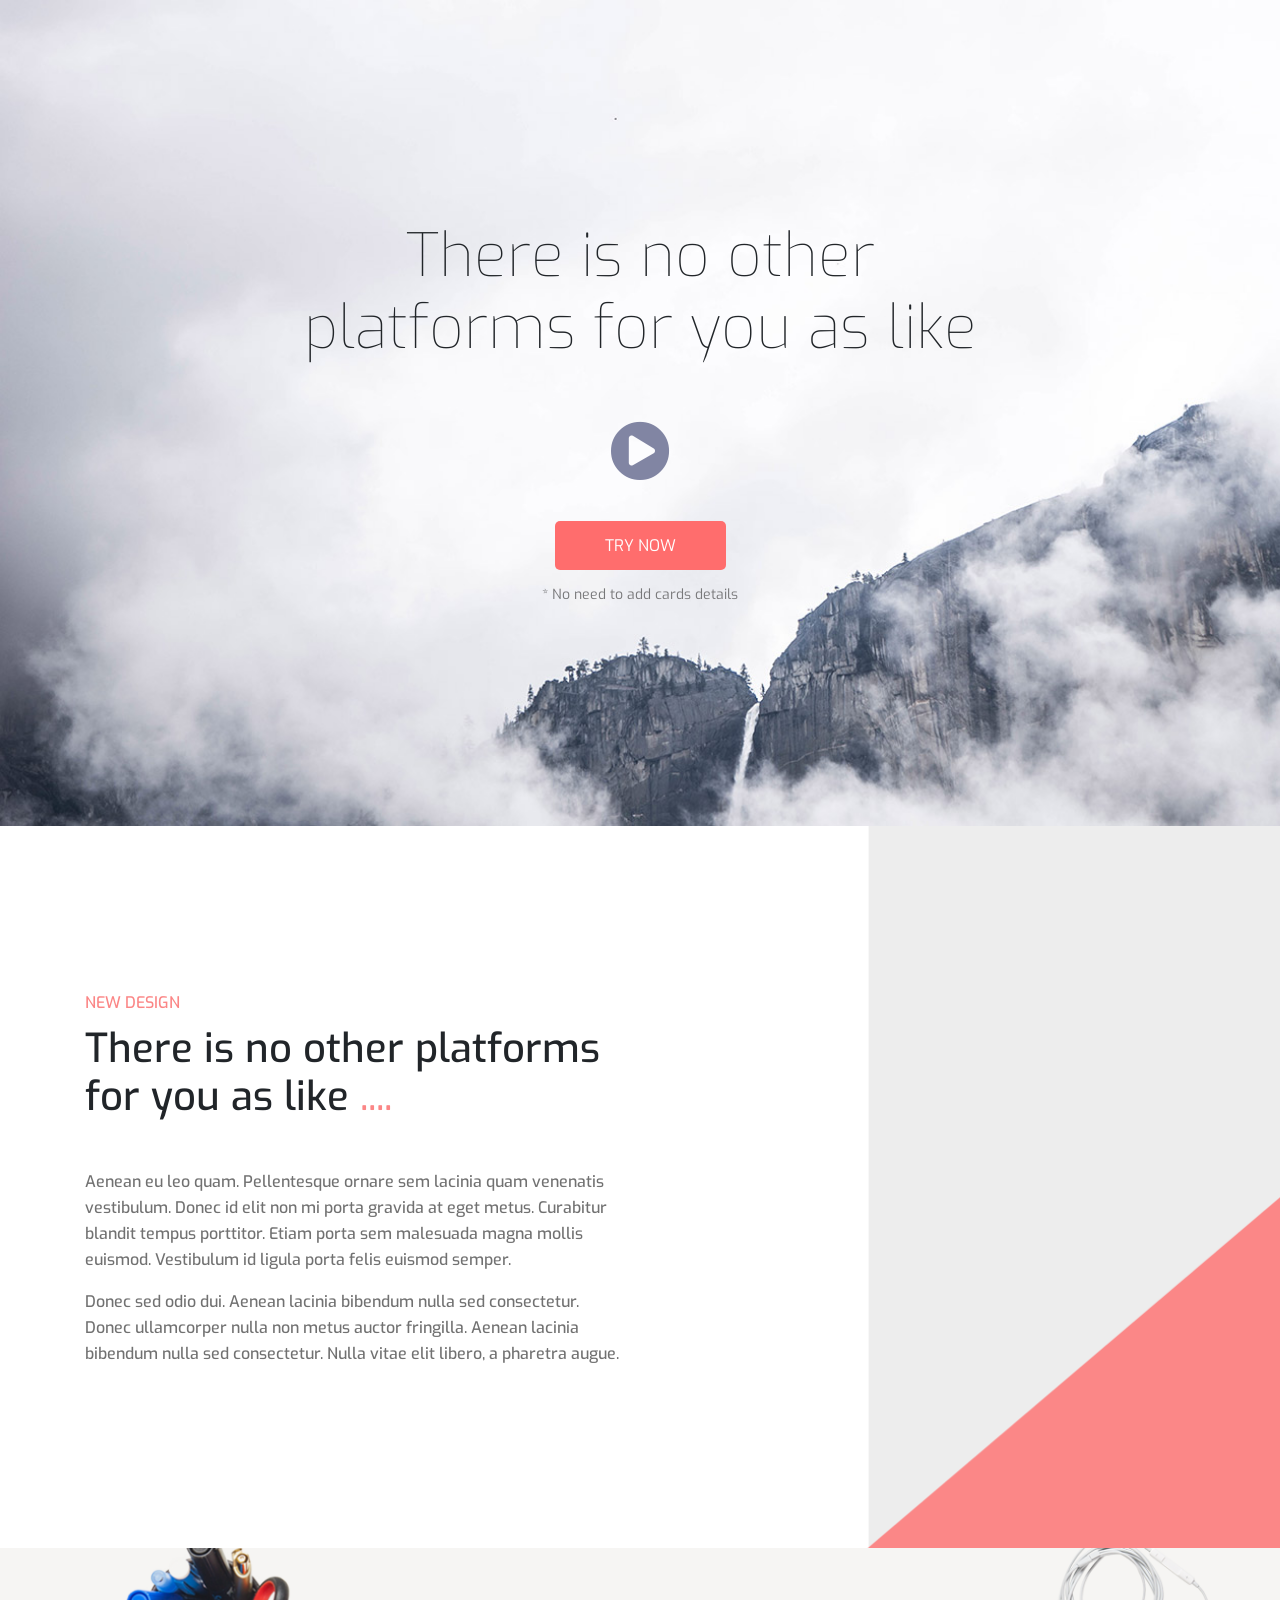
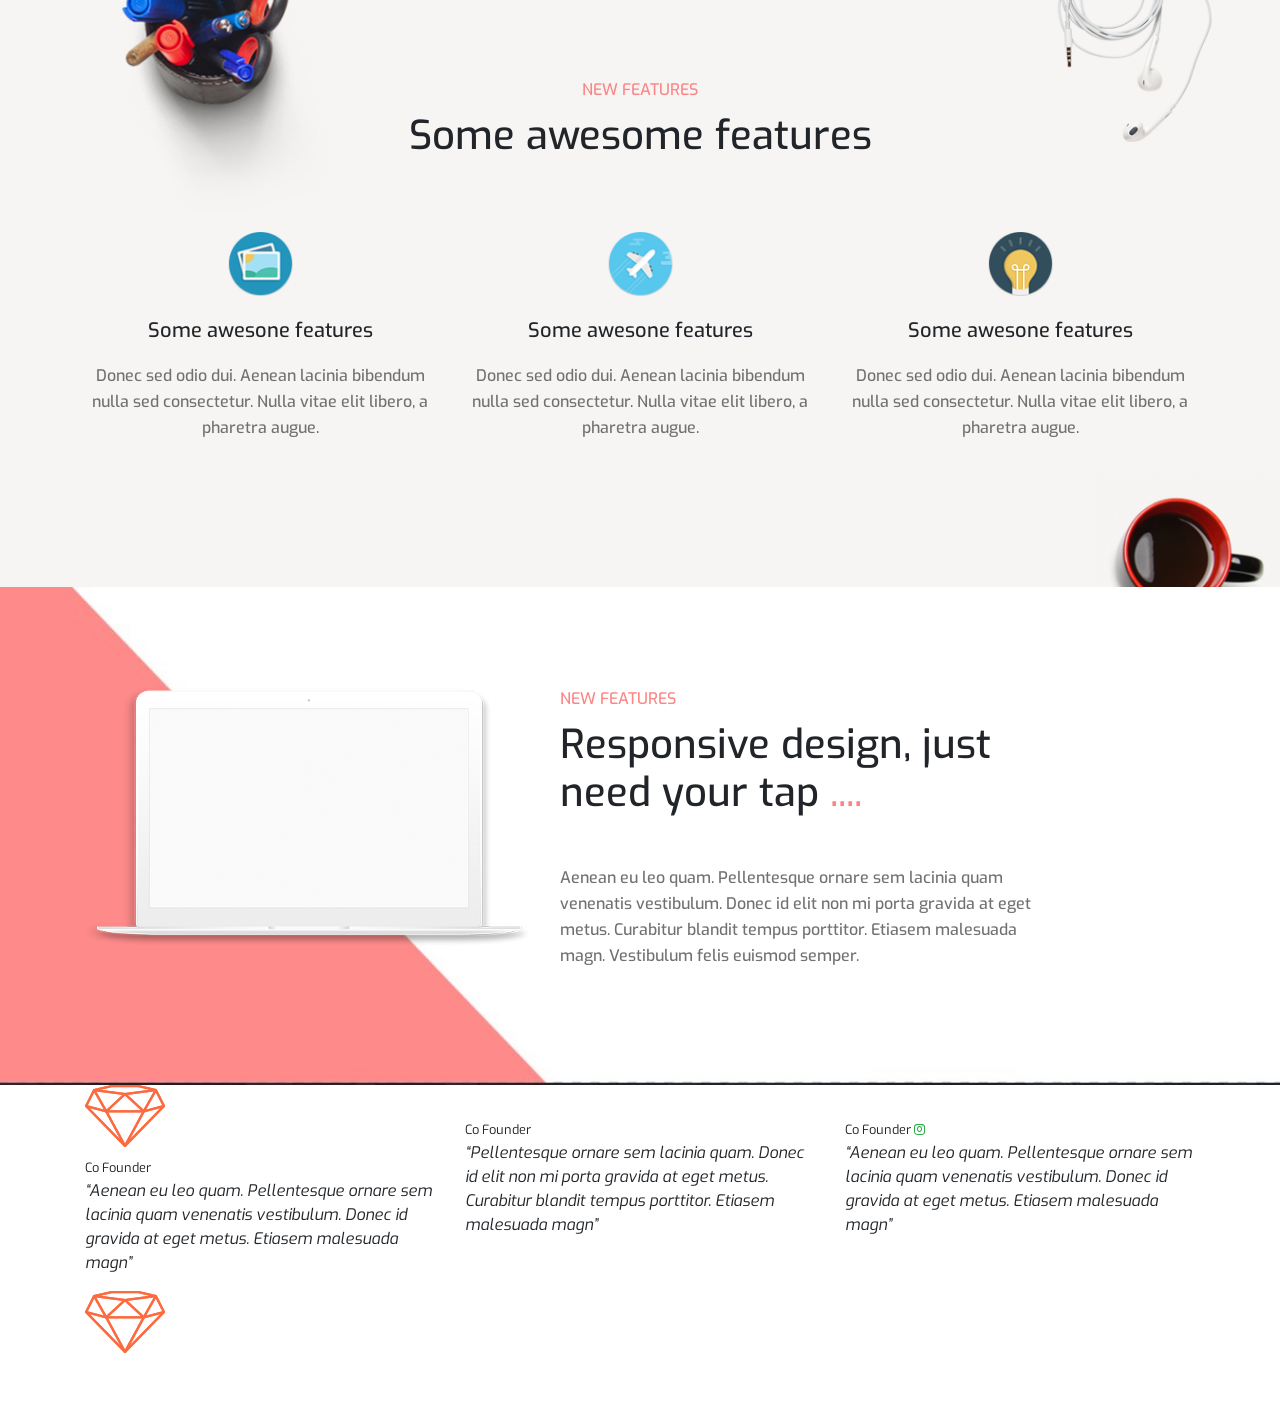
==== index.html @ 75d8f1ec "Секция descr выполнена" ====
<!DOCTYPE html>
<html lang="en">

<head>
    <meta charset="UTF-8">
    <meta name="viewport" content="width=device-width, initial-scale=1.0">
    <meta http-equiv="X-UA-Compatible" content="ie=edge">
    <title>Corporate Landing</title>
    <link rel="stylesheet" href="https://maxcdn.bootstrapcdn.com/bootstrap/4.0.0-beta.3/css/bootstrap.min.css" integrity="sha384-Zug+QiDoJOrZ5t4lssLdxGhVrurbmBWopoEl+M6BdEfwnCJZtKxi1KgxUyJq13dy"
        crossorigin="anonymous">
    <link rel="stylesheet" href="https://use.fontawesome.com/releases/v5.0.13/css/all.css" integrity="sha384-DNOHZ68U8hZfKXOrtjWvjxusGo9WQnrNx2sqG0tfsghAvtVlRW3tvkXWZh58N9jp"
        crossorigin="anonymous">
    <link rel="stylesheet" href="https://use.fontawesome.com/releases/v5.0.13/css/all.css" integrity="sha384-DNOHZ68U8hZfKXOrtjWvjxusGo9WQnrNx2sqG0tfsghAvtVlRW3tvkXWZh58N9jp"
        crossorigin="anonymous">
    <link href="https://fonts.googleapis.com/css?family=Exo:100,400,500" rel="stylesheet">
    <link rel="stylesheet" href="css/style.css">
</head>

<body>
    <header>
        <div class="h_content text-center">
            <h1>There is no other
                <br> platforms for you as like</h1>
            <div class="btn_play">
                <a href="">
                    <i class="fas fa-play-circle "></i>
                </a>
            </div>
            <div class="btn_try mb-4">
                <a href="">TRY NOW</a>
            </div>
            <small>* No need to add cards details</small>
        </div>
    </header>
    <section class="design">
        <div class="container">
            <div class="row">
                <div class="col-lg-6 ">
                    <div class="content text-left">
                        <div class="red_text">
                            <span>NEW DESIGN</span>
                        </div>
                        <h2>There is no other platforms
                            <br> for you as like
                            <span>....</span>
                        </h2>
                        <div class="text_wrapper">
                            <p>Aenean eu leo quam. Pellentesque ornare sem lacinia quam venenatis vestibulum. Donec id elit
                                non mi porta gravida at eget metus. Curabitur blandit tempus porttitor. Etiam porta sem malesuada
                                magna mollis euismod. Vestibulum id ligula porta felis euismod semper.</p>
                            <p>Donec sed odio dui. Aenean lacinia bibendum nulla sed consectetur. Donec ullamcorper nulla non
                                metus auctor fringilla. Aenean lacinia bibendum nulla sed consectetur. Nulla vitae elit libero,
                                a pharetra augue.
                            </p>
                        </div>
                    </div>
                </div>

            </div>
        </div>
    </section>

    <section class="features">
        <div class="container ">
            <div class="content text-center">
                <div class="red_text ">
                    <span>NEW FEATURES</span>
                </div>
                <h2>Some awesome features</h2>

                <div class="row mt-5">
                    <div class="col-lg-4">
                        <div class="img_wrapper">
                            <img src="img/picture.png" alt="picture">
                        </div>
                        <h5>Some awesone features</h5>
                        <div class="text_wrapper">
                            <p>Donec sed odio dui. Aenean lacinia bibendum nulla sed consectetur. Nulla vitae elit libero, a
                                pharetra augue.
                            </p>
                        </div>
                    </div>
                    <div class="col-lg-4">
                        <div class="img_wrapper">
                            <img src="img/airplane.png" alt="picture">
                        </div>
                        <h5>Some awesone features</h5>
                        <div class="text_wrapper">
                            <p>Donec sed odio dui. Aenean lacinia bibendum nulla sed consectetur. Nulla vitae elit libero, a
                                pharetra augue.
                            </p>
                        </div>
                    </div>
                    <div class="col-lg-4">
                        <div class="img_wrapper">
                            <img src="img/bulb.png" alt="picture">
                        </div>
                        <h5>Some awesone features</h5>
                        <div class="text_wrapper">
                            <p>Donec sed odio dui. Aenean lacinia bibendum nulla sed consectetur. Nulla vitae elit libero, a
                                pharetra augue.
                            </p>
                        </div>
                    </div>
                </div>
            </div>
        </div>
    </section>

    <section class="descr">
        <div class="container">
            <div class="content">
                <div class="row">
                    <div class="col-lg-5">
                        <div class="wrapper">
                            <img src="img/macbook.png" alt="picture">
                        </div>
                    </div>
                    <div class="col-lg-7">
                        <div class="red_text ">
                            <span>NEW FEATURES</span>
                        </div>
                        <h2>Responsive design, just
                            <br> need your tap
                            <span>....</span>
                        </h2>
                        <div class="text_wrapper">
                            <p>Aenean eu leo quam. Pellentesque ornare sem lacinia quam venenatis vestibulum. Donec id elit
                                non mi porta gravida at eget metus. Curabitur blandit tempus porttitor. Etiasem malesuada
                                magn. Vestibulum felis euismod semper.</p>
                        </div>
                    </div>
                </div>
            </div>
        </div>
    </section>
    <section class="clients">
        <div class="container">
            <div class="row">
                <div class="col-lg-4">
                    <svg xmlns="http://www.w3.org/2000/svg" xmlns:xlink="http://www.w3.org/1999/xlink" width="80" height="62" viewBox="0 0 80 62">
                        <image id="icon" width="80" height="62" xlink:href="[data-uri]"
                        />

                    </svg>
                    <img src="" alt="">
                    <h6></h6>
                    <small>Co Founder</small>
                    <p>
                        <i>“Aenean eu leo quam. Pellentesque ornare sem lacinia quam venenatis vestibulum. Donec id gravida
                            at eget metus. Etiasem malesuada magn”</i>
                    </p>

                </div>
                <div class="col-lg-4">
                    <img src="" alt="">
                    <h6></h6>
                    <small>Co Founder</small>
                    <p>
                        <i>“Pellentesque ornare sem lacinia quam. Donec id elit non mi porta gravida at eget metus. Curabitur
                            blandit tempus porttitor. Etiasem malesuada magn”</i>
                    </p>
                </div>
                <div class="col-lg-4">
                    <img src="" alt="">
                    <h6></h6>
                    <small>Co Founder
                        <i class="fab fa-instagram text-success"></i>
                    </small>
                    <p>
                        <i>“Aenean eu leo quam. Pellentesque ornare sem lacinia quam venenatis vestibulum. Donec id gravida
                            at eget metus. Etiasem malesuada magn”</i>
                    </p>
                </div>
            </div>
            <svg xmlns="http://www.w3.org/2000/svg" xmlns:xlink="http://www.w3.org/1999/xlink" width="80" height="62" viewBox="0 0 80 62">
                <image id="icon" width="80" height="62" xlink:href="[data-uri]"
                />

            </svg>
            <div class="row">
                <img src="" alt="">
                <img src="" alt="">
                <img src="" alt="">
                <img src="" alt="">
                <img src="" alt="">
            </div>
        </div>
    </section>
    <section class="browser">
        <div class="container">
            <small></small>
            <h2></h2>
            <p></p>
            <img src="" alt="">
        </div>
    </section>
    <section class="try">
        <div class="container">
            <small></small>
            <h2></h2>
            <div class="row">
                <div class="form"></div>
            </div>
            <p>
                <span></span>
            </p>
        </div>
    </section>
    <footer>
        <div class="container">
            <div class="row">
                <div class="col-lg-3"></div>
                <div class="col-lg-2"></div>
                <div class="col-lg-2"></div>
                <div class="col-lg-3 offset-lg-2"></div>
            </div>
        </div>
    </footer>




    <script src="https://code.jquery.com/jquery-3.2.1.slim.min.js" integrity="sha384-KJ3o2DKtIkvYIK3UENzmM7KCkRr/rE9/Qpg6aAZGJwFDMVNA/GpGFF93hXpG5KkN"
        crossorigin="anonymous"></script>
    <script src="https://cdnjs.cloudflare.com/ajax/libs/popper.js/1.12.9/umd/popper.min.js" integrity="sha384-ApNbgh9B+Y1QKtv3Rn7W3mgPxhU9K/ScQsAP7hUibX39j7fakFPskvXusvfa0b4Q"
        crossorigin="anonymous"></script>
    <script src="https://maxcdn.bootstrapcdn.com/bootstrap/4.0.0-beta.3/js/bootstrap.min.js" integrity="sha384-a5N7Y/aK3qNeh15eJKGWxsqtnX/wWdSZSKp+81YjTmS15nvnvxKHuzaWwXHDli+4"
        crossorigin="anonymous"></script>
</body>

</html>
---- css/style.css ----
body {
  font-family: 'Exo', sans-serif; }

.btn_try a {
  padding: 14px 50px;
  background-color: #ff6d6d;
  border-radius: 5px;
  color: #ffffff; }

a {
  text-decoration: none; }
  a:hover {
    text-decoration: none; }

h2 {
  font-size: 40px;
  margin-bottom: 45px;
  margin: 10px 0; }

.text_wrapper {
  color: #717171;
  font-weight: 500;
  margin-top: 3rem;
  line-height: 26px; }

img {
  width: 100%;
  height: auto; }

header {
  background-image: url("../img/bg_header.jpg");
  background-repeat: no-repeat;
  background-size: cover; }
  header h1 {
    font-family: 'Exo', sans-serif;
    font-weight: 100;
    font-size: 60px; }
  header .h_content {
    padding: 220px 0; }
  header .btn_play {
    font-size: 60px;
    padding: 36px 0;
    color: #000; }
    header .btn_play a {
      color: #8185a3; }
  header small {
    font-size: 14px;
    color: #777779; }

.red_text {
  color: #fb8686;
  font-weight: 500; }

.design {
  background-image: url("../img/des_bg.png");
  background-size: cover;
  background-repeat: no-repeat; }
  .design .content {
    padding: 165px 0; }
    .design .content span {
      color: #fb8686; }

.features {
  background-image: url("../img/BG.png");
  background-size: cover;
  background-repeat: no-repeat; }
  .features .content {
    padding: 130px 0; }
    .features .content .img_wrapper {
      width: 65px;
      margin: 0 auto; }
      .features .content .img_wrapper img {
        margin: 23px 0; }
    .features .content .text_wrapper {
      margin-top: 20px; }

.descr {
  background-image: url("../img/descr_bg.jpg");
  background-size: cover;
  background-repeat: no-repeat; }
  .descr .content {
    padding: 100px 0; }
    .descr .content span {
      color: #fb8686; }
    .descr .content .text_wrapper {
      width: 31rem; }

/*# sourceMappingURL=style.css.map */
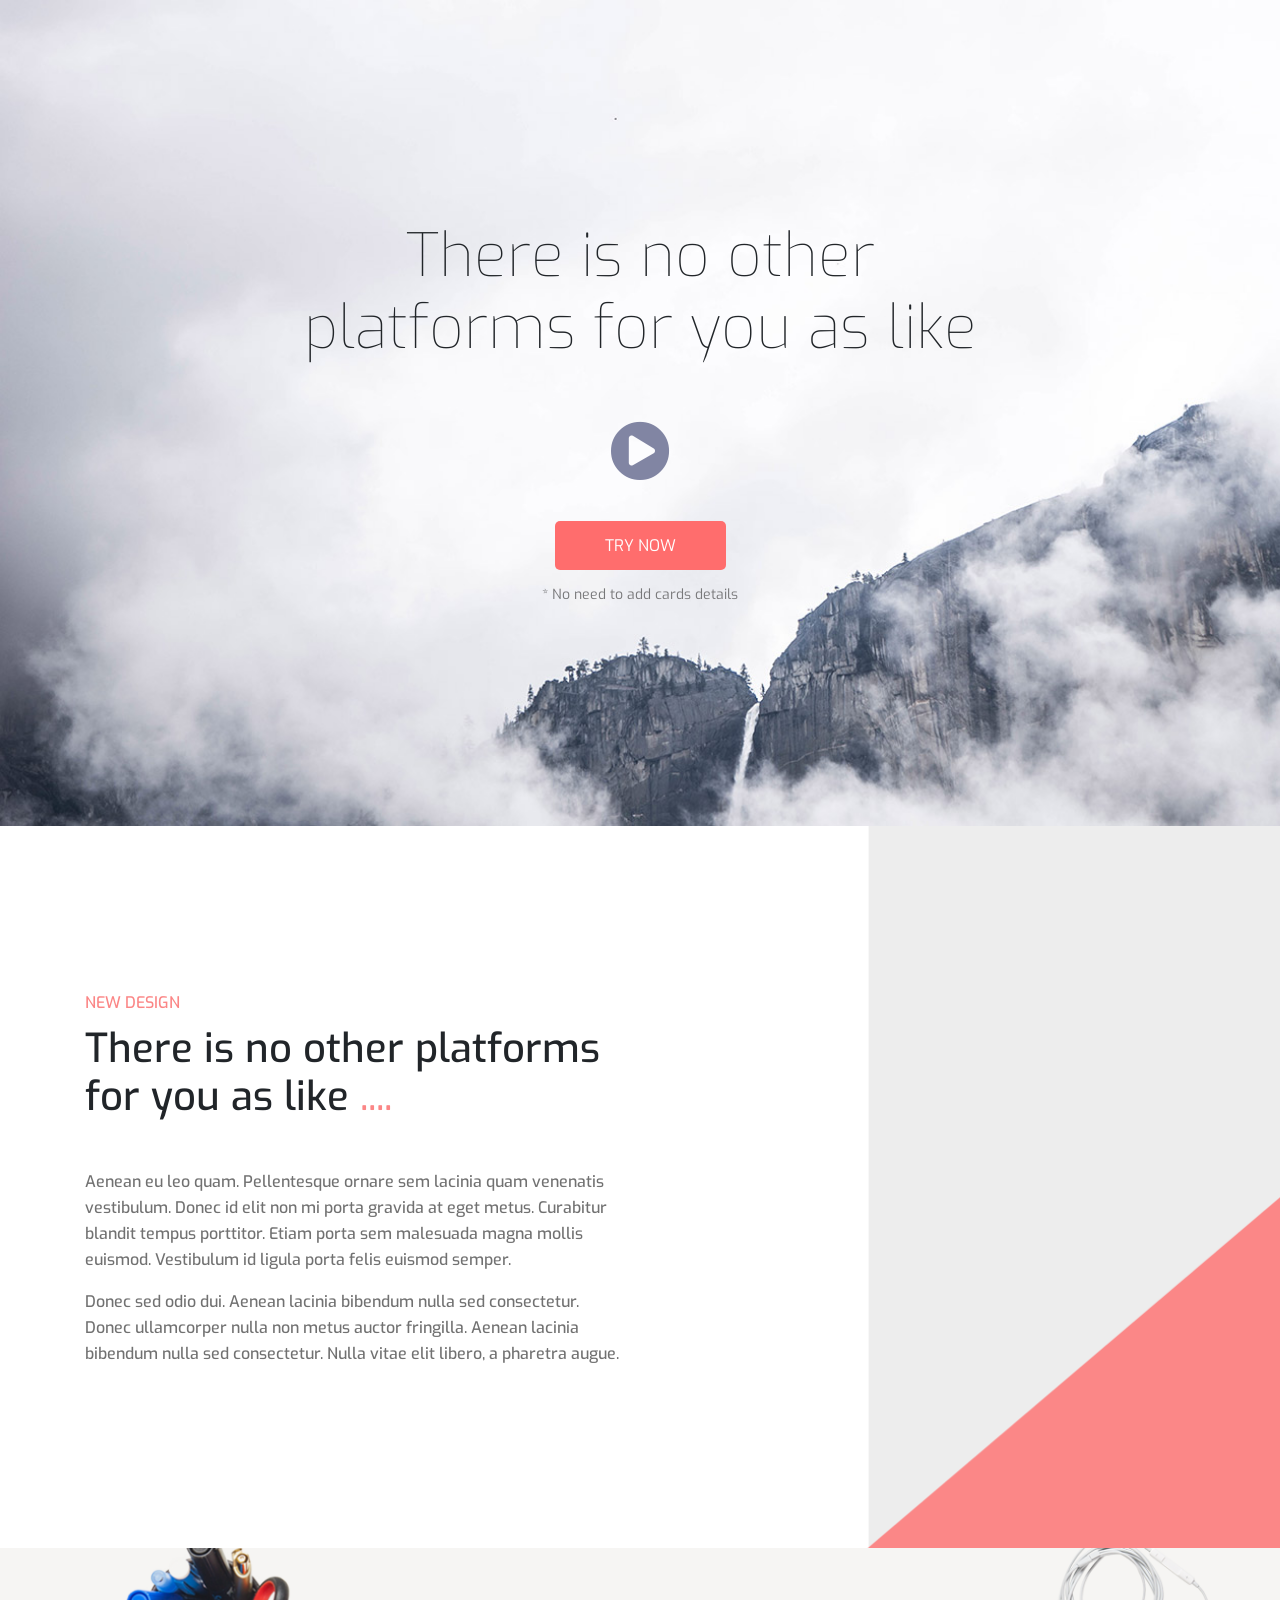
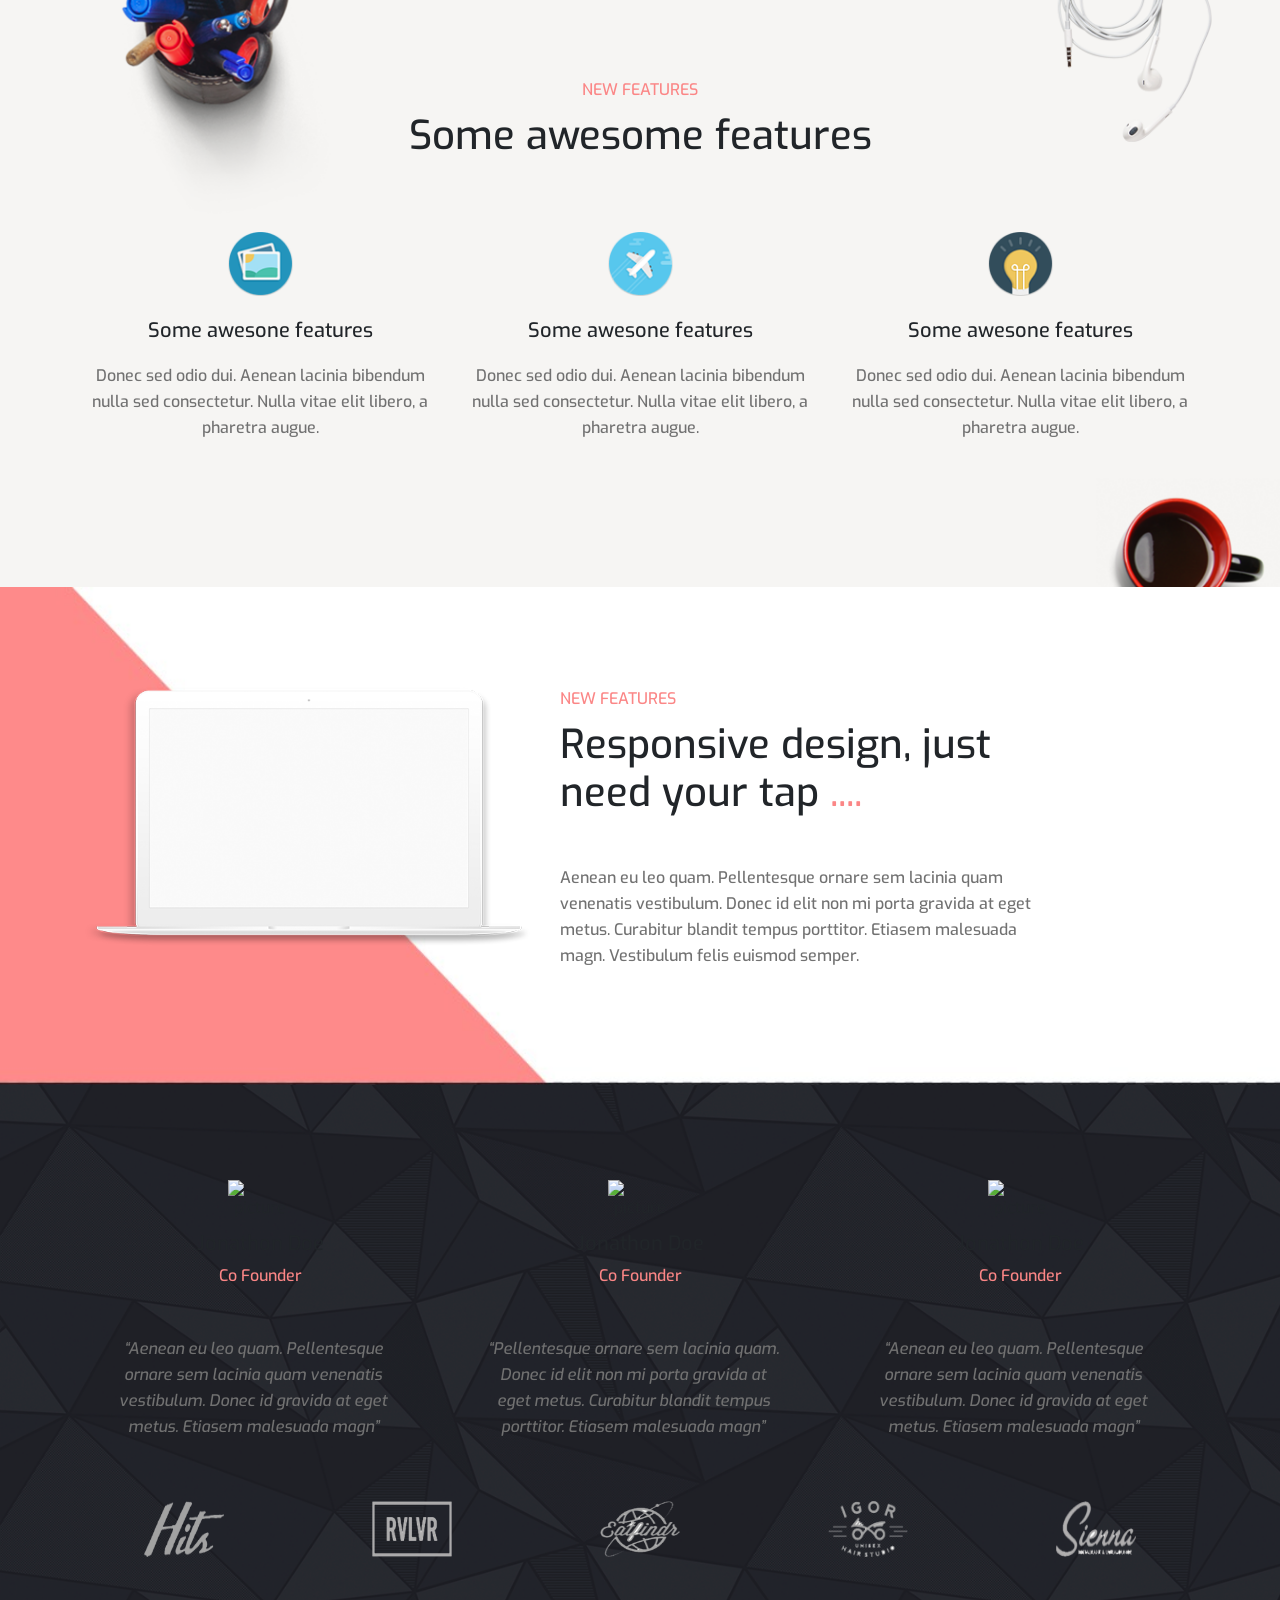
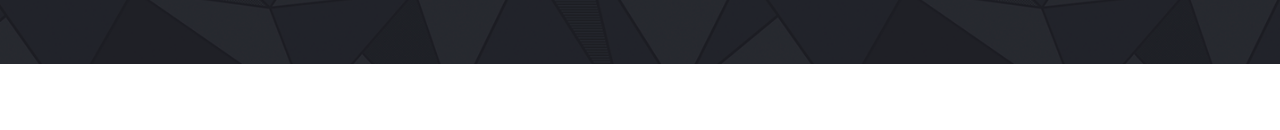
==== commit 3e5fd8f2: "Секция Clients выполнена" ====
--- a/index.html
+++ b/index.html
@@ -136,54 +136,60 @@
     </section>
     <section class="clients">
         <div class="container">
-            <div class="row">
-                <div class="col-lg-4">
-                    <svg xmlns="http://www.w3.org/2000/svg" xmlns:xlink="http://www.w3.org/1999/xlink" width="80" height="62" viewBox="0 0 80 62">
-                        <image id="icon" width="80" height="62" xlink:href="[data-uri]"
-                        />
-
-                    </svg>
-                    <img src="" alt="">
-                    <h6></h6>
-                    <small>Co Founder</small>
-                    <p>
-                        <i>“Aenean eu leo quam. Pellentesque ornare sem lacinia quam venenatis vestibulum. Donec id gravida
-                            at eget metus. Etiasem malesuada magn”</i>
-                    </p>
-
-                </div>
-                <div class="col-lg-4">
-                    <img src="" alt="">
-                    <h6></h6>
-                    <small>Co Founder</small>
-                    <p>
-                        <i>“Pellentesque ornare sem lacinia quam. Donec id elit non mi porta gravida at eget metus. Curabitur
-                            blandit tempus porttitor. Etiasem malesuada magn”</i>
-                    </p>
-                </div>
-                <div class="col-lg-4">
-                    <img src="" alt="">
-                    <h6></h6>
-                    <small>Co Founder
-                        <i class="fab fa-instagram text-success"></i>
-                    </small>
-                    <p>
-                        <i>“Aenean eu leo quam. Pellentesque ornare sem lacinia quam venenatis vestibulum. Donec id gravida
-                            at eget metus. Etiasem malesuada magn”</i>
-                    </p>
-                </div>
-            </div>
-            <svg xmlns="http://www.w3.org/2000/svg" xmlns:xlink="http://www.w3.org/1999/xlink" width="80" height="62" viewBox="0 0 80 62">
-                <image id="icon" width="80" height="62" xlink:href="[data-uri]"
-                />
-
-            </svg>
-            <div class="row">
-                <img src="" alt="">
-                <img src="" alt="">
-                <img src="" alt="">
-                <img src="" alt="">
-                <img src="" alt="">
+            <div class="content text-center">
+                <div class="row">
+                    <div class="col-lg-4">
+
+                        <img src="https://picsum.photos/76/76?image=0" alt="picture">
+                        <h5>Jonathon Doe</h5>
+                        <div class="red_text">
+                            <span>Co Founder</span>
+                        </div>
+                        <div class="text_wrapper">
+                            <p>
+                                <i>“Aenean eu leo quam. Pellentesque ornare sem lacinia quam venenatis vestibulum. Donec id
+                                    gravida at eget metus. Etiasem malesuada magn”</i>
+                            </p>
+                        </div>
+
+                    </div>
+                    <div class="col-lg-4">
+                        <img src="https://picsum.photos/76/76?image=1" alt="picture">
+                        <h5>Jonathon Doe</h5>
+                        <div class="red_text">
+                            <span>Co Founder</span>
+                        </div>
+                        <div class="text_wrapper">
+                            <p>
+                                <i>“Pellentesque ornare sem lacinia quam. Donec id elit non mi porta gravida at eget metus.
+                                    Curabitur blandit tempus porttitor. Etiasem malesuada magn”</i>
+                            </p>
+                        </div>
+                    </div>
+                    <div class="col-lg-4">
+                        <img src="https://picsum.photos/76/76?image=2" alt="picture">
+                        <h5>Jonathon Doe</h5>
+                        <div class="red_text">
+                            <span>Co Founder</span>
+                        </div>
+                        <div class="text_wrapper">
+                            <p>
+                                <i>“Aenean eu leo quam. Pellentesque ornare sem lacinia quam venenatis vestibulum. Donec id
+                                    gravida at eget metus. Etiasem malesuada magn”</i>
+                            </p>
+                        </div>
+                    </div>
+                </div>
+
+                <div class="row ">
+                    <div class="logos d-flex justify-content-around w-100">
+                        <img src="img/logos/partner-logo-1.png" alt="picture">
+                        <img src="img/logos/partner-logo-4.png" alt="picture">
+                        <img src="img/logos/partner-logo-5.png" alt="picture">
+                        <img src="img/logos/partner-logo-7.png" alt="picture">
+                        <img src="img/logos/partner-logo-8.png" alt="picture">
+                    </div>
+                </div>
             </div>
         </div>
     </section>
--- a/css/style.css
+++ b/css/style.css
@@ -66,11 +66,9 @@
   background-repeat: no-repeat; }
   .features .content {
     padding: 130px 0; }
-    .features .content .img_wrapper {
-      width: 65px;
-      margin: 0 auto; }
-      .features .content .img_wrapper img {
-        margin: 23px 0; }
+    .features .content img {
+      margin: 23px 0;
+      max-width: 65px; }
     .features .content .text_wrapper {
       margin-top: 20px; }
 
@@ -85,4 +83,21 @@
     .descr .content .text_wrapper {
       width: 31rem; }
 
+.clients {
+  background-image: url("../img/BG_client.png");
+  background-size: cover;
+  background-repeat: no-repeat; }
+  .clients .content {
+    padding: 95px 0; }
+    .clients .content img {
+      max-width: 65px;
+      margin-bottom: 12px; }
+    .clients .content .text_wrapper {
+      width: 21rem;
+      padding: 0 21px; }
+  .clients .logos img {
+    max-width: 5rem;
+    max-height: 56px;
+    margin-top: 45px; }
+
 /*# sourceMappingURL=style.css.map */
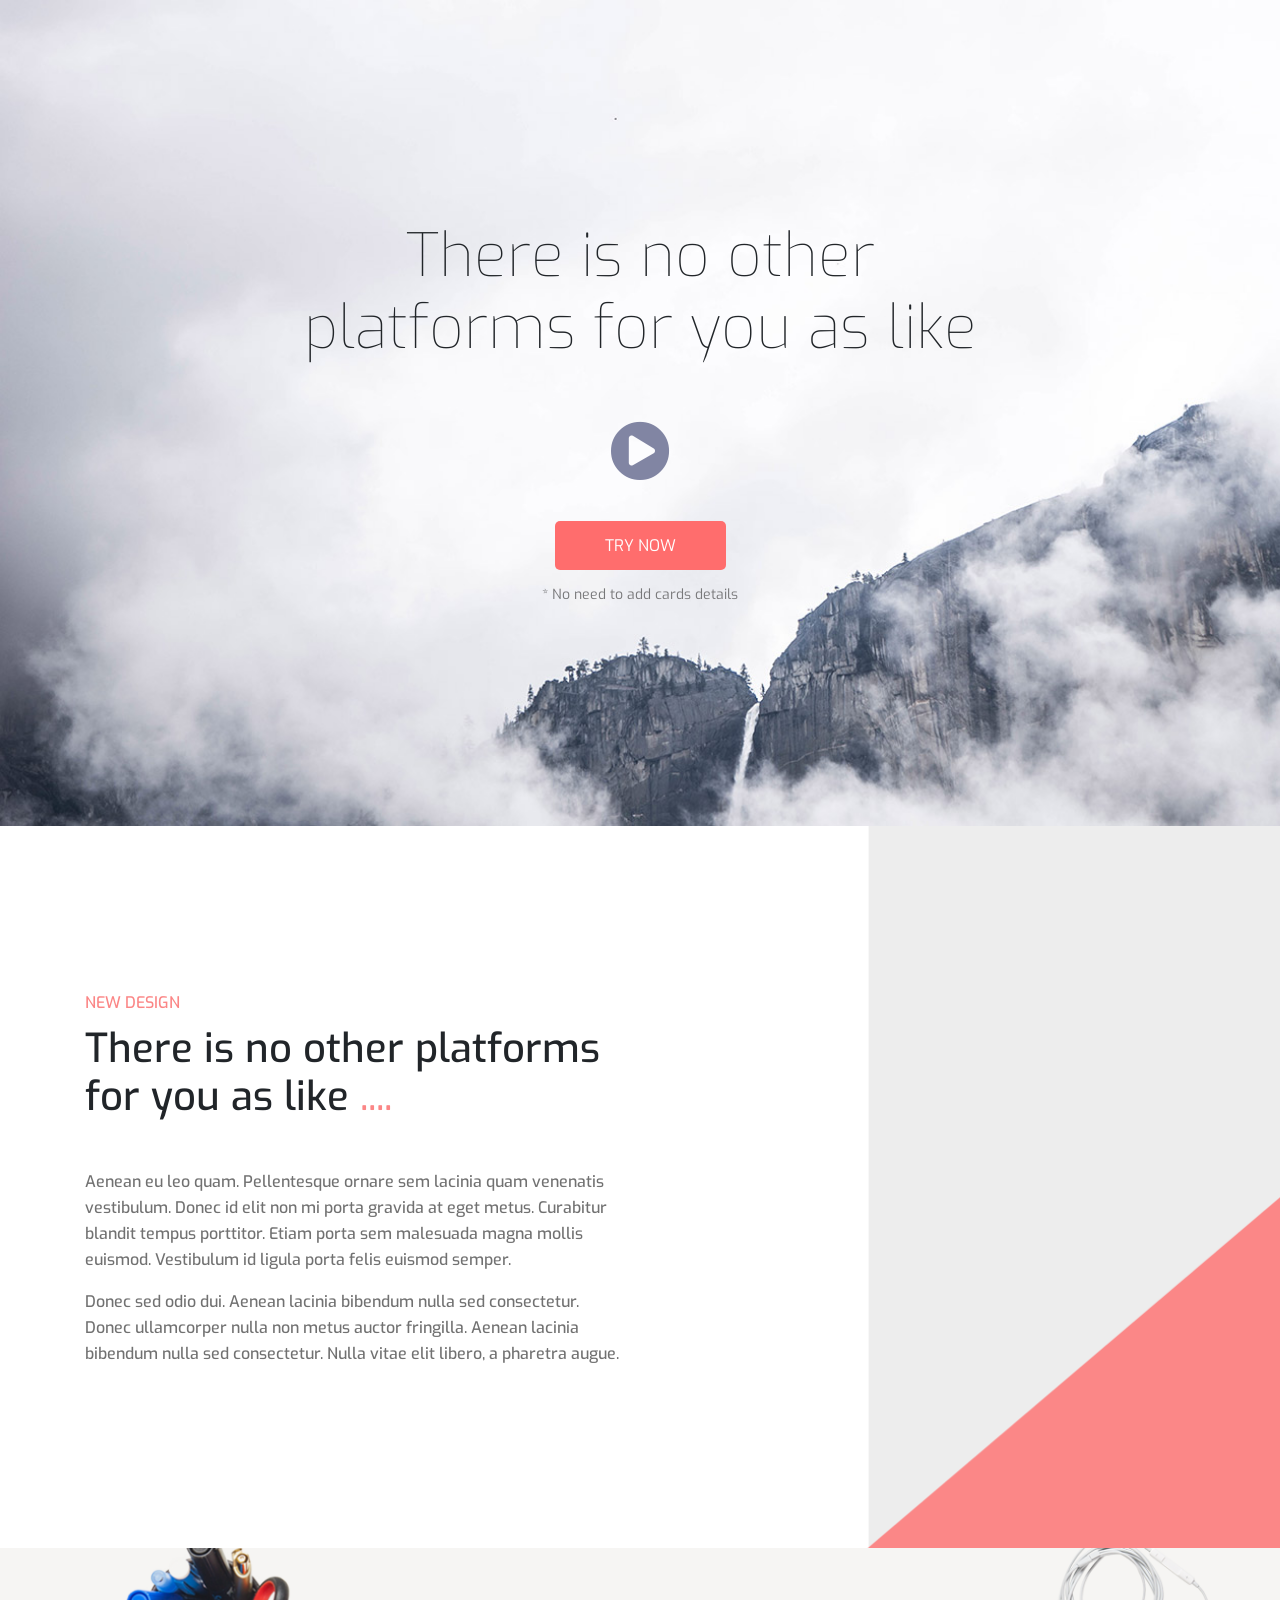
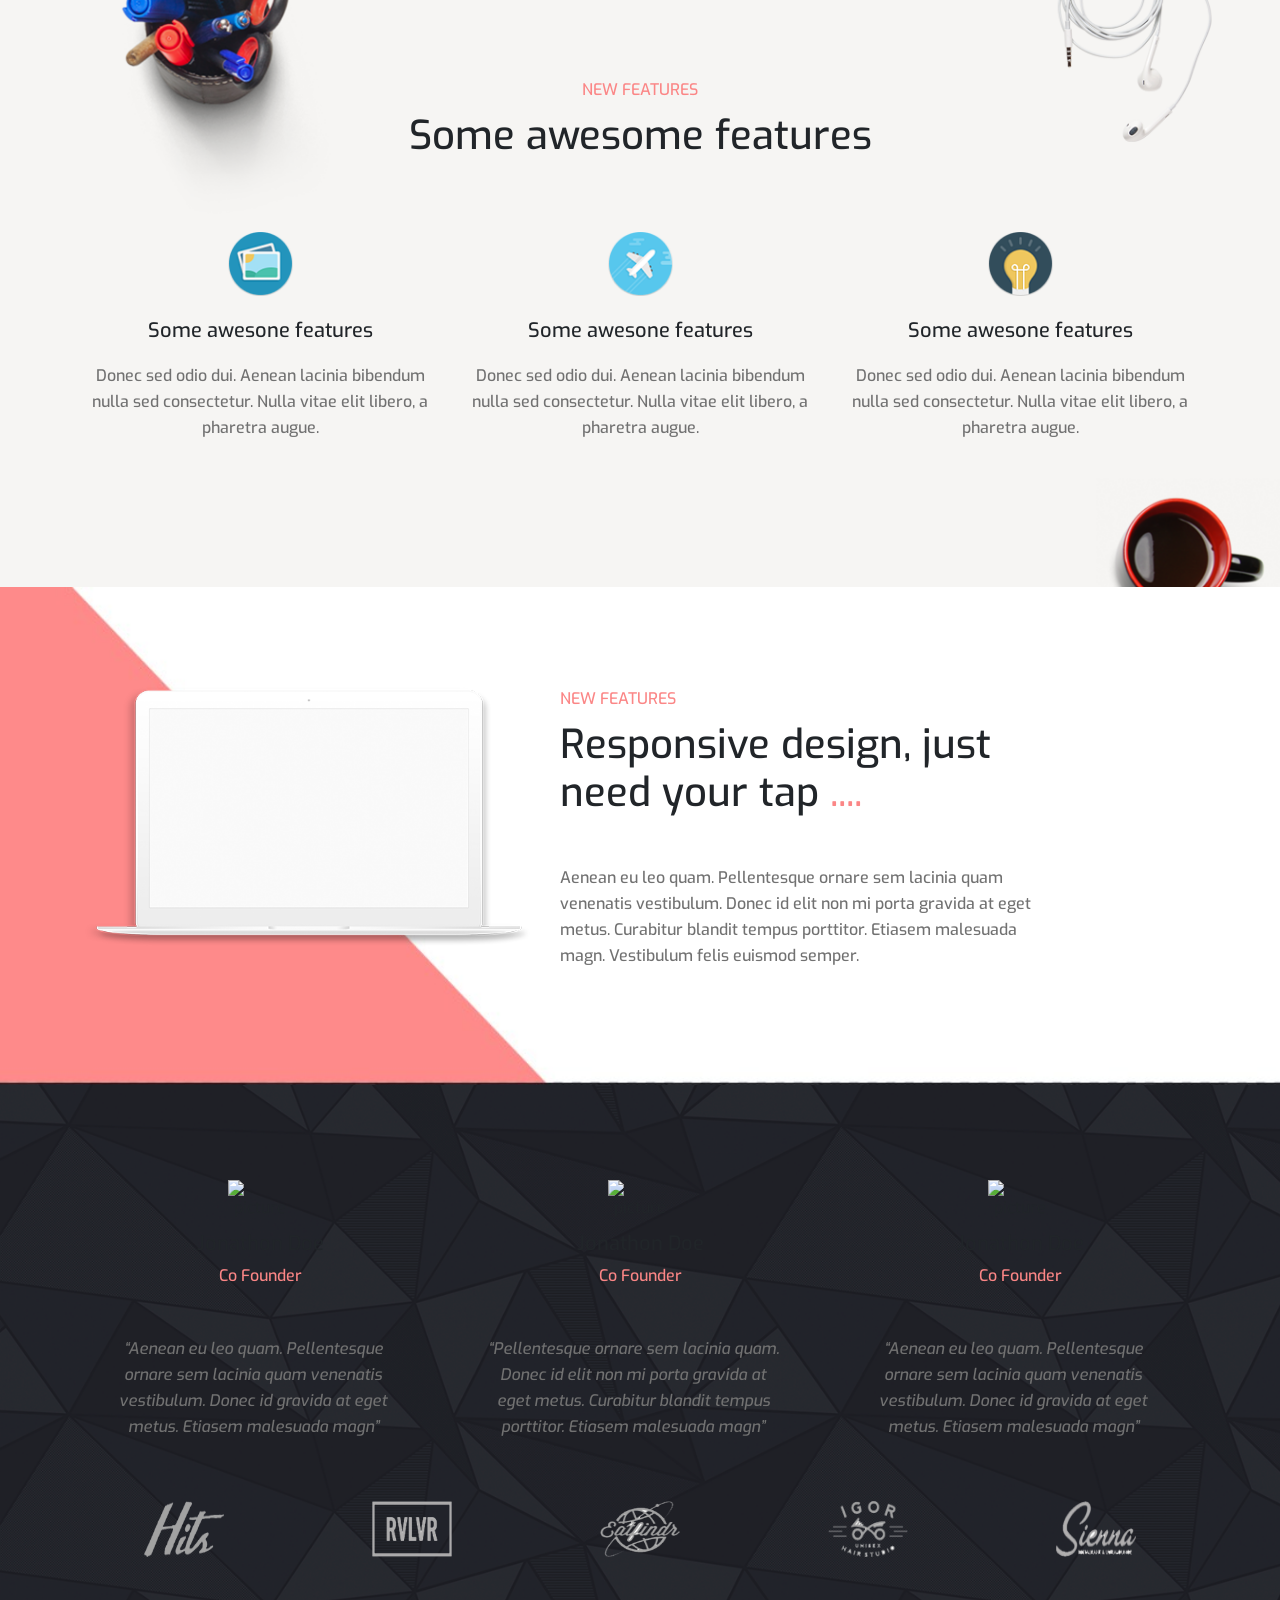
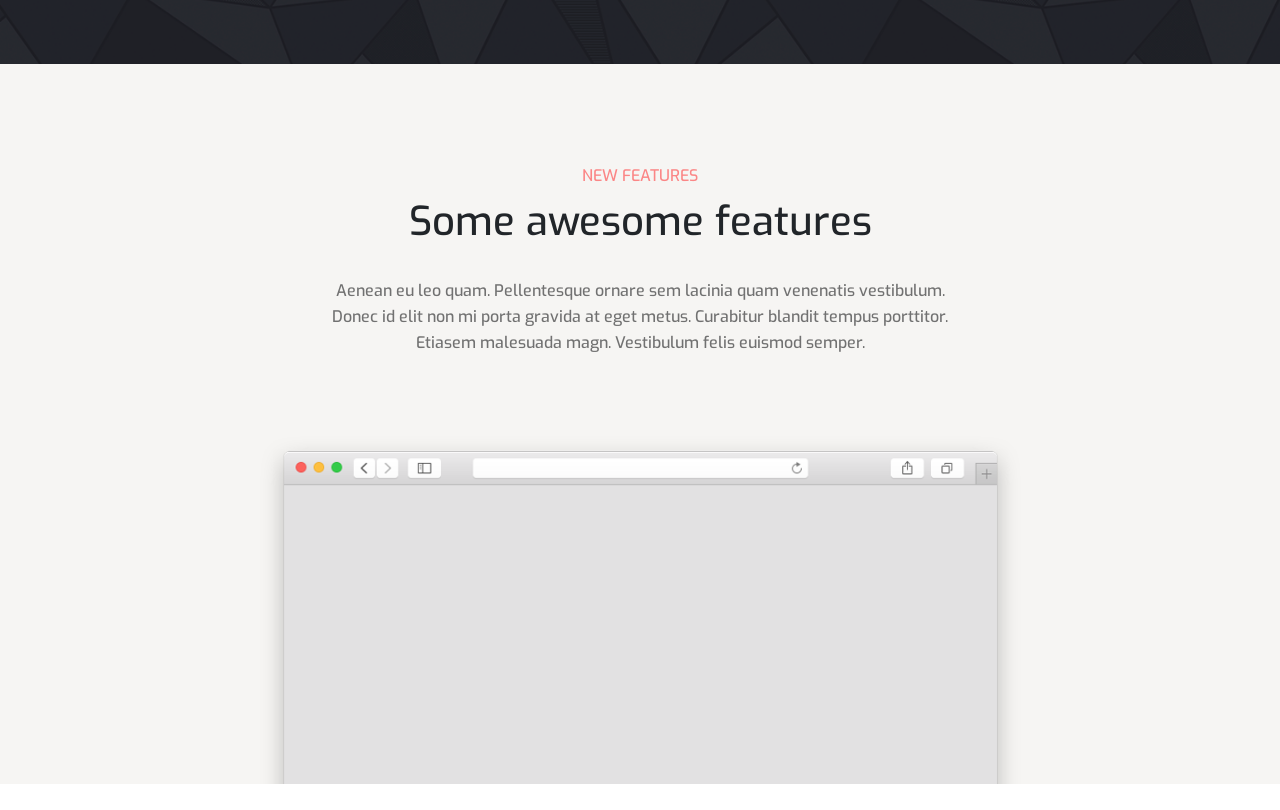
==== commit c0baeb89: "Секция Browser выполнена" ====
--- a/index.html
+++ b/index.html
@@ -195,10 +195,18 @@
     </section>
     <section class="browser">
         <div class="container">
-            <small></small>
-            <h2></h2>
-            <p></p>
-            <img src="" alt="">
+            <div class="content text-center">
+                <div class="red_text ">
+                    <span>NEW FEATURES</span>
+                </div>
+                <h2>Some awesome features</h2>
+                <div class="text_wrapper">
+                    <p>Aenean eu leo quam. Pellentesque ornare sem lacinia quam venenatis vestibulum. Donec id elit non mi porta
+                        gravida at eget metus. Curabitur blandit tempus porttitor. Etiasem malesuada magn. Vestibulum felis
+                        euismod semper.</p>
+                </div>
+                <img src="img/Rectangle24.png" alt="picture">
+            </div>
         </div>
     </section>
     <section class="try">
--- a/css/style.css
+++ b/css/style.css
@@ -100,4 +100,15 @@
     max-height: 56px;
     margin-top: 45px; }
 
+.browser {
+  background-color: #f6f5f3; }
+  .browser .content {
+    padding-top: 100px; }
+    .browser .content img {
+      max-width: 761px; }
+    .browser .content .text_wrapper {
+      padding: 0 15rem;
+      margin-top: 2rem;
+      margin-bottom: 5rem; }
+
 /*# sourceMappingURL=style.css.map */
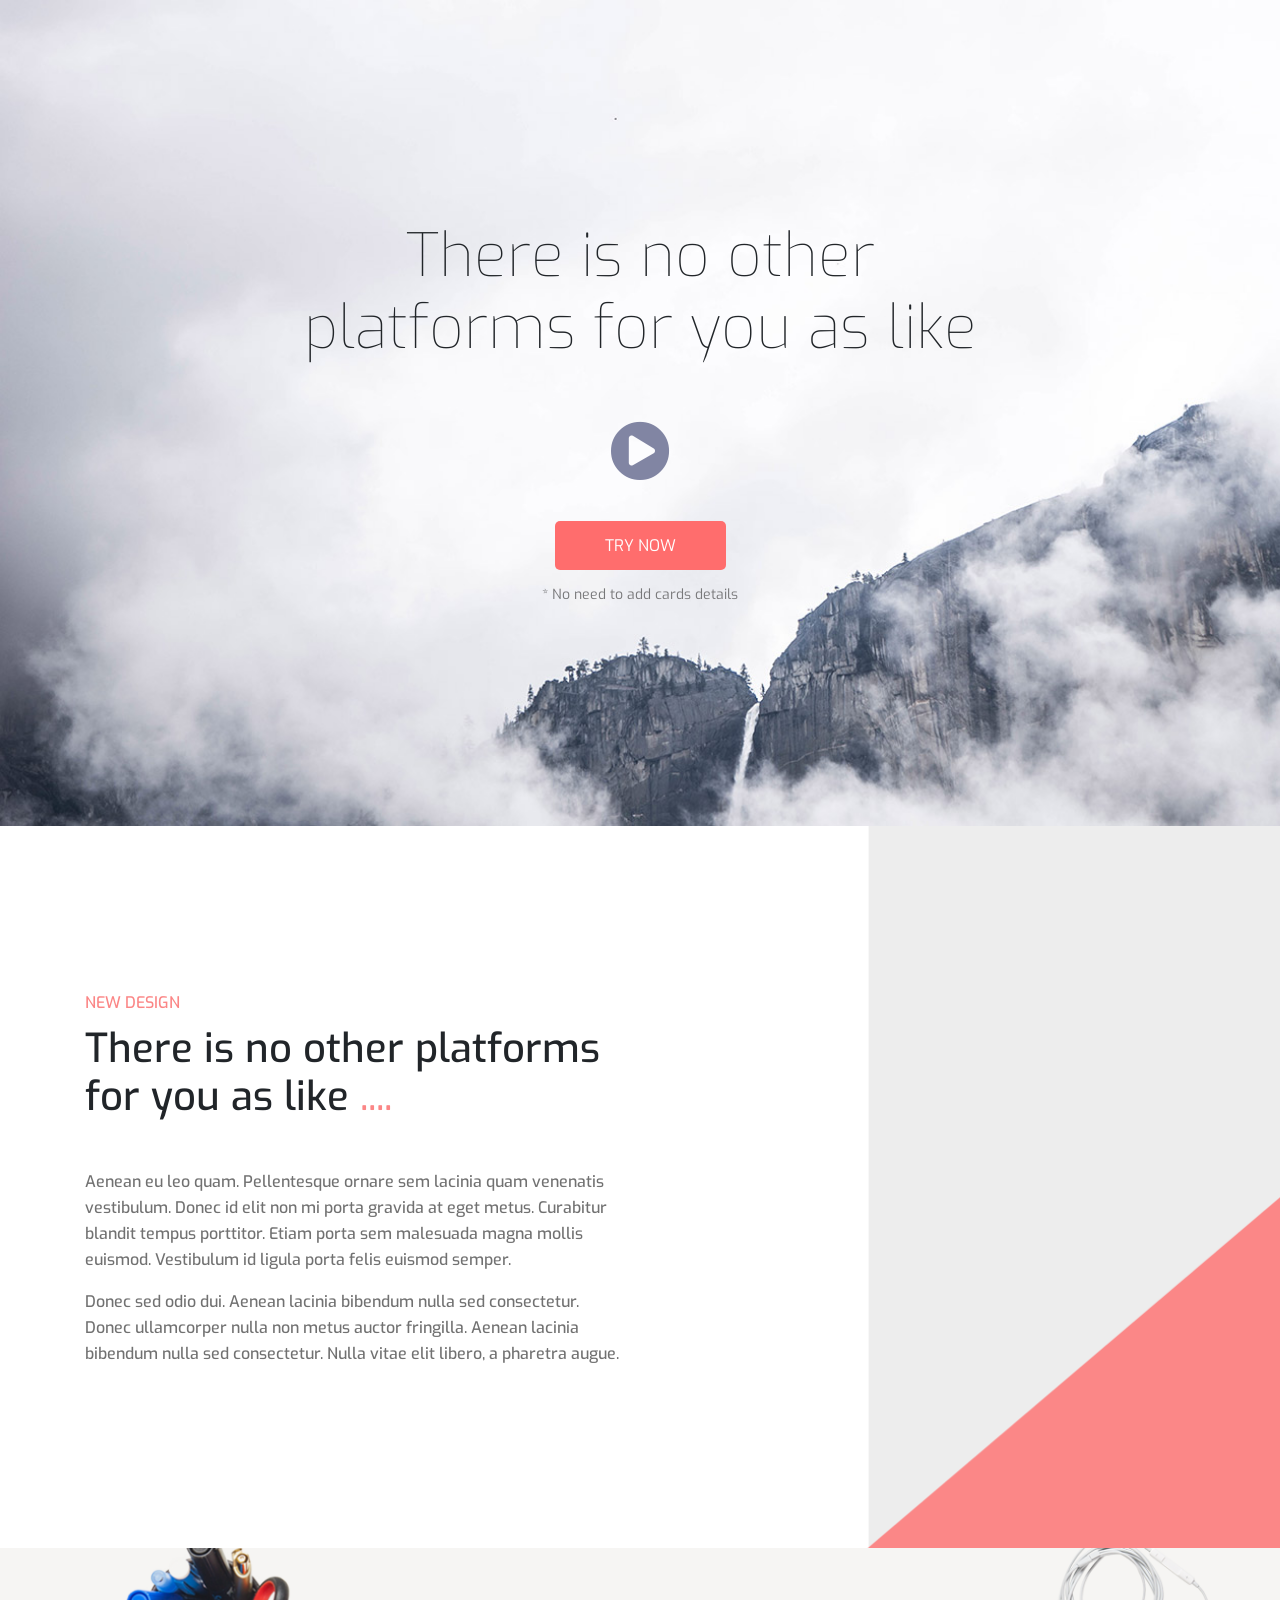
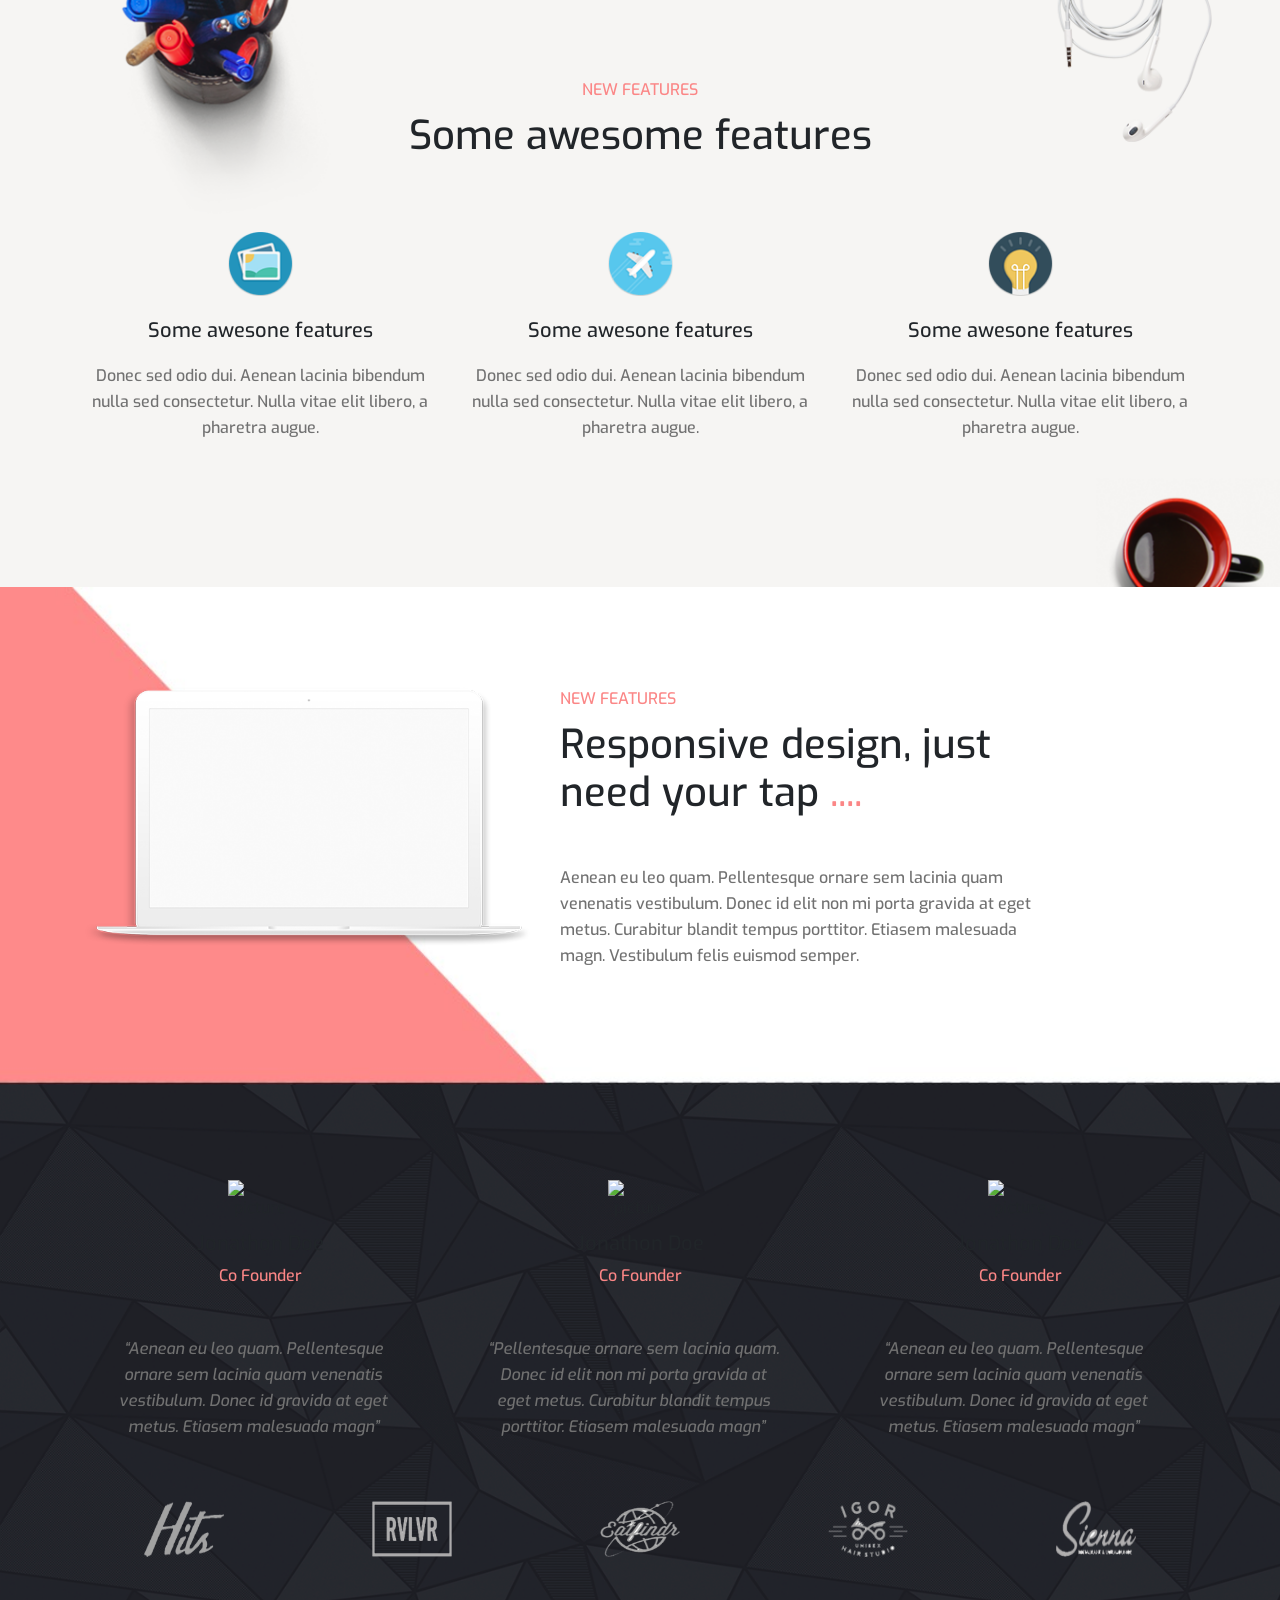
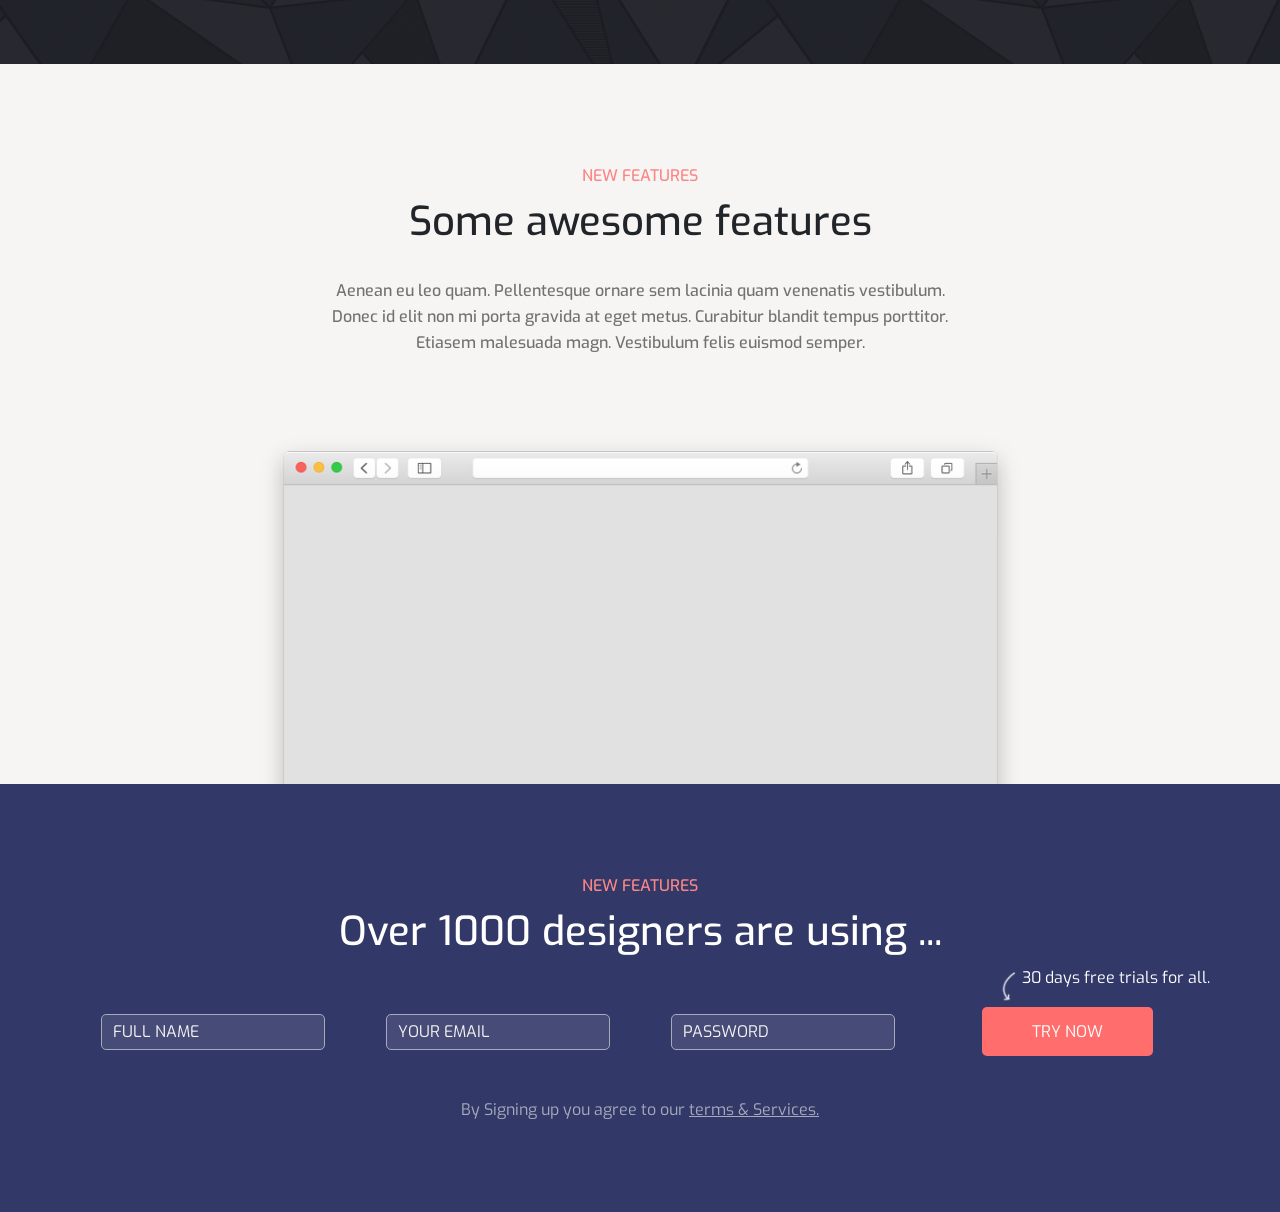
==== commit 188707f4: "Секция try выполнена" ====
--- a/index.html
+++ b/index.html
@@ -211,14 +211,45 @@
     </section>
     <section class="try">
         <div class="container">
-            <small></small>
-            <h2></h2>
-            <div class="row">
-                <div class="form"></div>
-            </div>
-            <p>
-                <span></span>
-            </p>
+
+            <div class="content text-center ">
+                <div class="red_text">
+                    <span>NEW FEATURES</span>
+                </div>
+                <h2>Over 1000 designers are using ...</h2>
+                <div class="row">
+                    <div class="wrapper w-100 text-right">
+                        <span>30 days free trials for all.</span>
+                    </div>
+                </div>
+
+                <div class="form mt-4">
+
+                    <div class="row align-items-center">
+                        <div class="col-lg-3">
+                            <input type="text" placeholder="FULL NAME">
+                        </div>
+                        <div class="col-lg-3">
+                            <input type="text" placeholder="YOUR EMAIL">
+                        </div>
+                        <div class="col-lg-3">
+                            <input type="text" placeholder="PASSWORD">
+                        </div>
+                        <div class="col-lg-3">
+                            <div class="btn_try ">
+                                <a href="">TRY NOW</a>
+                            </div>
+                        </div>
+                    </div>
+                </div>
+                <span class="sign_up d-block mt-5">By Signing up you agree to our
+                    <a href=""> terms & Services.</a>
+                </span>
+            </div>
+
+
+
+        </div>
         </div>
     </section>
     <footer>
--- a/css/style.css
+++ b/css/style.css
@@ -111,4 +111,37 @@
       margin-top: 2rem;
       margin-bottom: 5rem; }
 
+.try {
+  background-color: #323969; }
+  .try .content {
+    padding: 90px 0; }
+    .try .content h2 {
+      color: #ffffff; }
+    .try .content .wrapper {
+      color: #ffffff;
+      position: relative; }
+      .try .content .wrapper:before {
+        content: '';
+        position: absolute;
+        background-image: url("../img/ARROW.png");
+        background-repeat: no-repeat;
+        background-size: contain;
+        width: 3rem;
+        height: 3rem;
+        right: 10rem; }
+    .try .content .form input {
+      padding: 5px 11px;
+      border-radius: 5px;
+      background-color: #464c77;
+      border: 1px solid #a8aabc; }
+      .try .content .form input::-webkit-input-placeholder {
+        color: #f6f5f3; }
+      .try .content .form input::-moz-placeholder {
+        color: #f6f5f3; }
+    .try .content .sign_up {
+      color: #a8aabc; }
+      .try .content .sign_up a {
+        color: #a8aabc;
+        text-decoration: underline; }
+
 /*# sourceMappingURL=style.css.map */
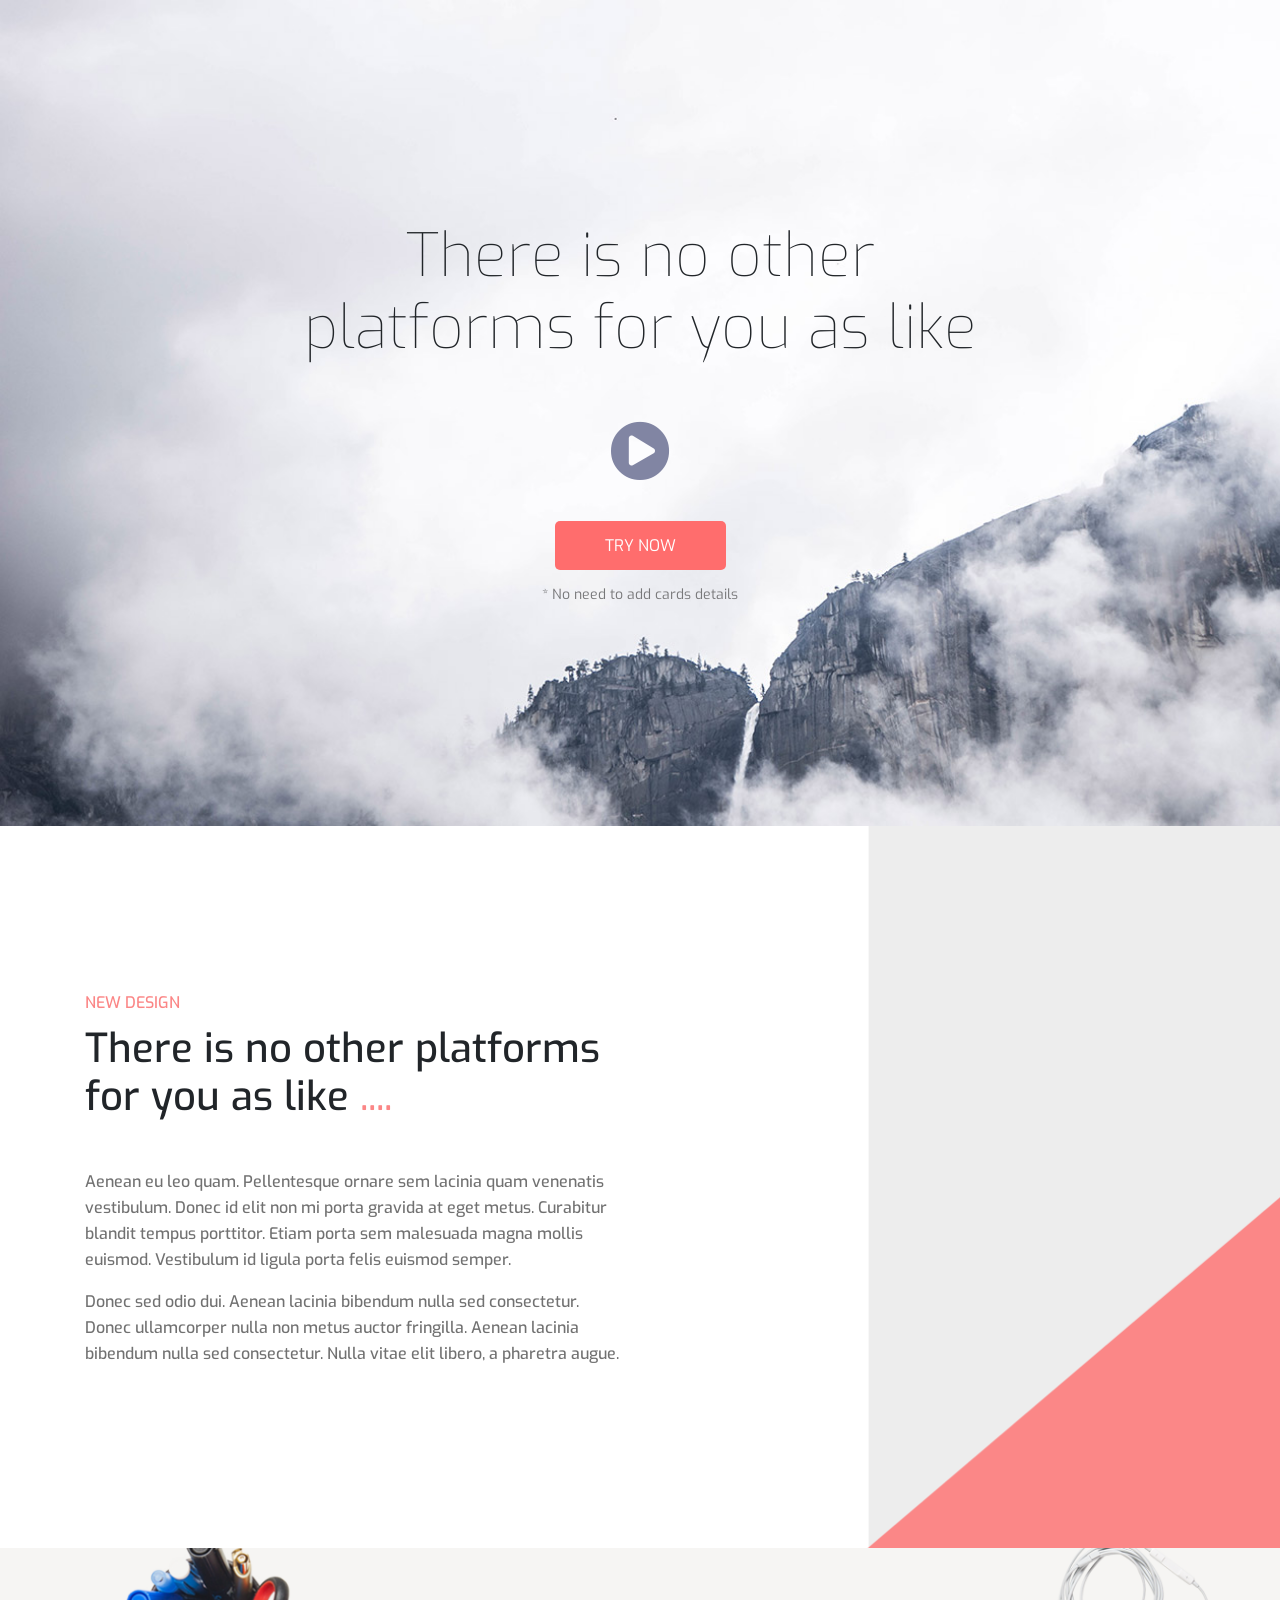
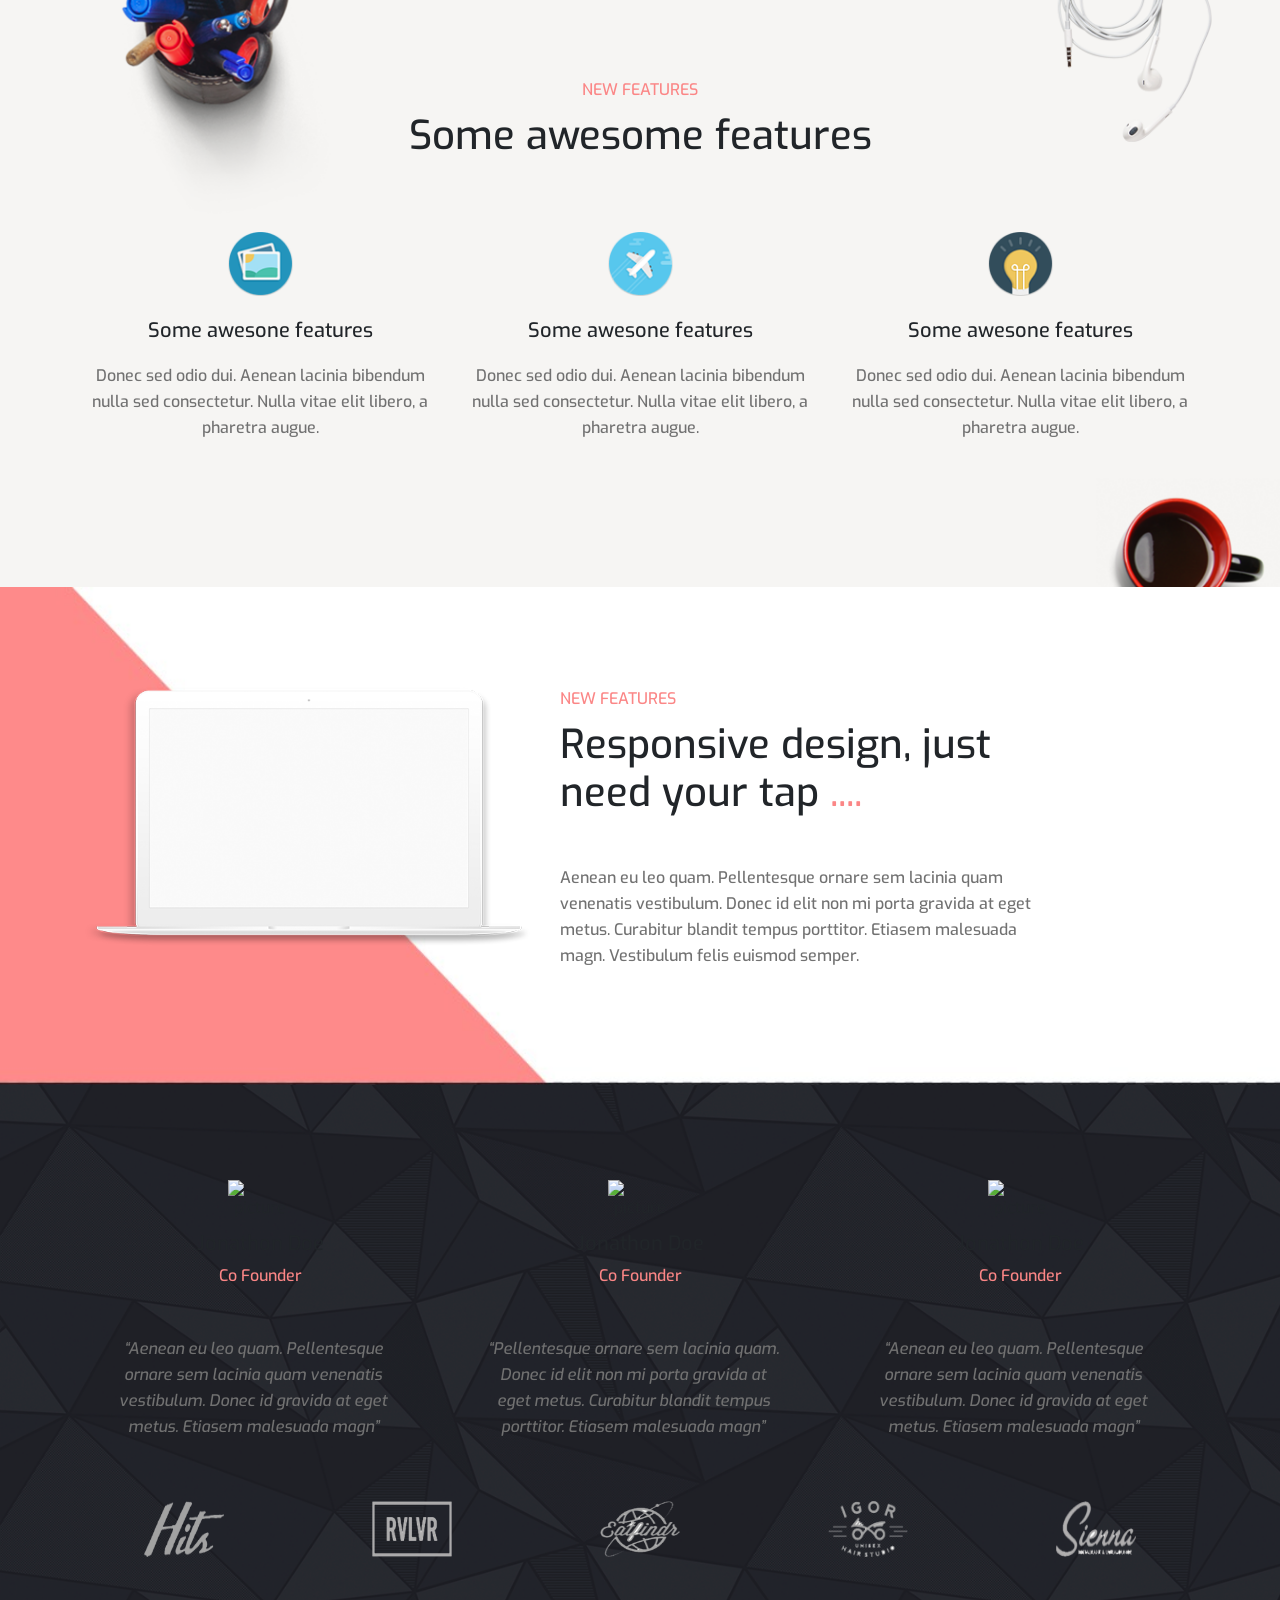
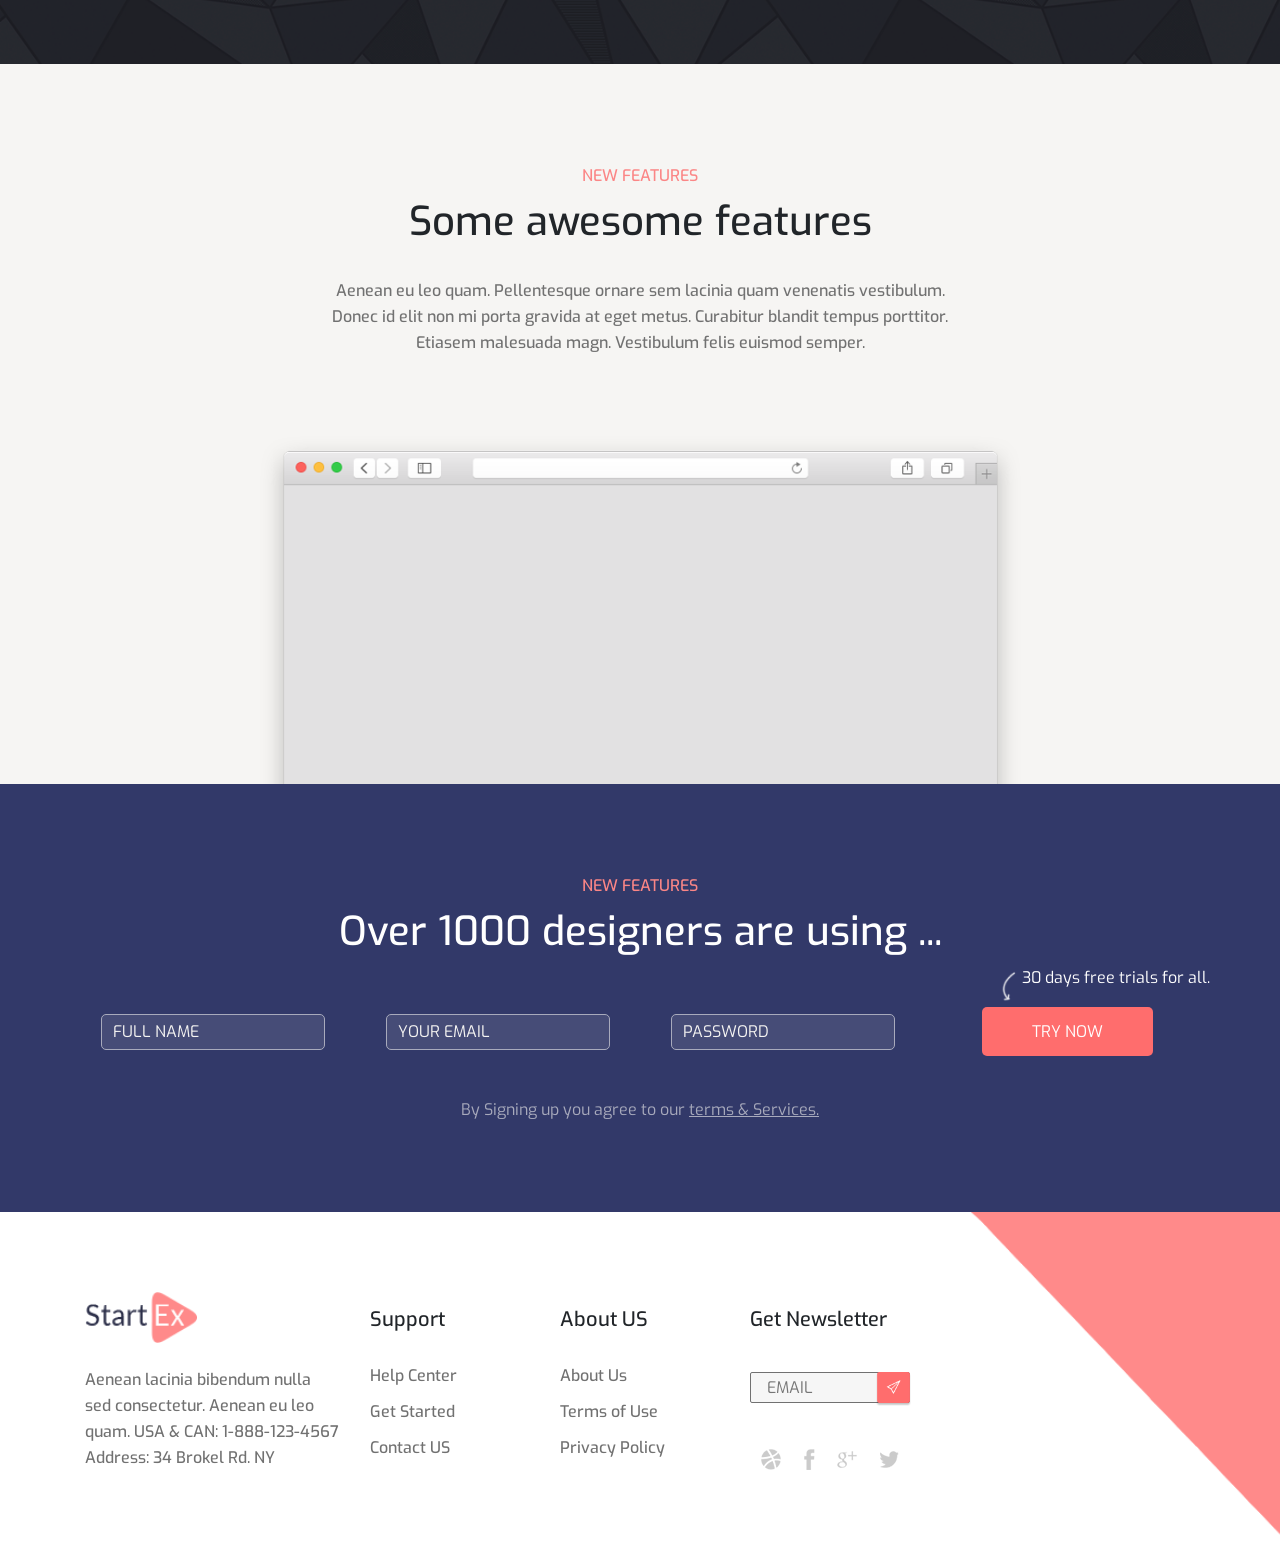
==== commit 8803aabd: "Футер выполнен" ====
--- a/index.html
+++ b/index.html
@@ -254,11 +254,76 @@
     </section>
     <footer>
         <div class="container">
-            <div class="row">
-                <div class="col-lg-3"></div>
-                <div class="col-lg-2"></div>
-                <div class="col-lg-2"></div>
-                <div class="col-lg-3 offset-lg-2"></div>
+            <div class="content">
+                <div class="row">
+                    <div class="col-lg-3">
+                        <img class="logo" src="img/Logo.png" alt="picture">
+                        <div class="text_wrapper mt-4">
+                            Aenean lacinia bibendum nulla sed consectetur. Aenean eu leo quam. USA & CAN: 1-888-123-4567 Address: 34 Brokel Rd. NY
+                        </div>
+                    </div>
+                    <div class="col-lg-2">
+                        <h5>Support</h5>
+                        <ul>
+                            <li>
+                                <a href="">Help Center</a>
+                            </li>
+                            <li>
+                                <a href="">Get Started</a>
+                            </li>
+                            <li>
+                                <a href="">Contact US</a>
+                            </li>
+                        </ul>
+                    </div>
+                    <div class="col-lg-2">
+                        <h5>About US</h5>
+                        <ul>
+                            <li>
+                                <a href="">About Us</a>
+                            </li>
+                            <li>
+                                <a href="">Terms of Use</a>
+                            </li>
+                            <li>
+                                <a href="">Privacy Policy</a>
+                            </li>
+                        </ul>
+                    </div>
+                    <div class="col-lg-2">
+                        <h5>Get Newsletter</h5>
+                        <div class="mail">
+                            <input type="text " placeholder="EMAIL ">
+                            <a href="" class="button">
+                                <img src="img/btn_mail.png" alt="picture">
+                            </a>
+                        </div>
+                        <ul class="social d-flex justify-content-around ">
+                            <li>
+                                <a href="">
+                                    <img src="img/social icon/dribbble_S.png " alt="picture ">
+                                </a>
+                            </li>
+                            <li>
+                                <a href="">
+                                    <img src="img/social icon/facebook_S.png " alt="picture ">
+                                </a>
+                            </li>
+                            <li>
+                                <a href="">
+                                    <img src="img/social icon/googleplus_S.png " alt="picture ">
+                                </a>
+                            </li>
+                            <li>
+                                <a href="">
+                                    <img src="img/social icon/twitter_S.png " alt="picture ">
+                                </a>
+                            </li>
+
+
+                        </ul>
+                    </div>
+                </div>
             </div>
         </div>
     </footer>
@@ -266,12 +331,12 @@
 
 
 
-    <script src="https://code.jquery.com/jquery-3.2.1.slim.min.js" integrity="sha384-KJ3o2DKtIkvYIK3UENzmM7KCkRr/rE9/Qpg6aAZGJwFDMVNA/GpGFF93hXpG5KkN"
-        crossorigin="anonymous"></script>
-    <script src="https://cdnjs.cloudflare.com/ajax/libs/popper.js/1.12.9/umd/popper.min.js" integrity="sha384-ApNbgh9B+Y1QKtv3Rn7W3mgPxhU9K/ScQsAP7hUibX39j7fakFPskvXusvfa0b4Q"
-        crossorigin="anonymous"></script>
-    <script src="https://maxcdn.bootstrapcdn.com/bootstrap/4.0.0-beta.3/js/bootstrap.min.js" integrity="sha384-a5N7Y/aK3qNeh15eJKGWxsqtnX/wWdSZSKp+81YjTmS15nvnvxKHuzaWwXHDli+4"
-        crossorigin="anonymous"></script>
+    <script src="https://code.jquery.com/jquery-3.2.1.slim.min.js " integrity="sha384-KJ3o2DKtIkvYIK3UENzmM7KCkRr/rE9/Qpg6aAZGJwFDMVNA/GpGFF93hXpG5KkN "
+        crossorigin="anonymous "></script>
+    <script src="https://cdnjs.cloudflare.com/ajax/libs/popper.js/1.12.9/umd/popper.min.js " integrity="sha384-ApNbgh9B+Y1QKtv3Rn7W3mgPxhU9K/ScQsAP7hUibX39j7fakFPskvXusvfa0b4Q "
+        crossorigin="anonymous "></script>
+    <script src="https://maxcdn.bootstrapcdn.com/bootstrap/4.0.0-beta.3/js/bootstrap.min.js " integrity="sha384-a5N7Y/aK3qNeh15eJKGWxsqtnX/wWdSZSKp+81YjTmS15nvnvxKHuzaWwXHDli+4 "
+        crossorigin="anonymous "></script>
 </body>
 
 </html>
--- a/css/style.css
+++ b/css/style.css
@@ -144,4 +144,47 @@
         color: #a8aabc;
         text-decoration: underline; }
 
+footer {
+  background-image: url("../img/f_bg.png");
+  background-repeat: no-repeat;
+  background-size: cover;
+  background-position: -15rem 0px; }
+  footer .content {
+    padding: 80px 0; }
+  footer h5 {
+    margin-top: 1rem; }
+  footer ul {
+    list-style: none;
+    padding: 0;
+    color: #717171;
+    font-weight: 500;
+    margin-top: 2rem; }
+    footer ul li {
+      margin-top: 12px; }
+      footer ul li a {
+        color: #717171;
+        text-decoration: none; }
+        footer ul li a:hover {
+          color: #717171; }
+  footer .mail {
+    position: relative; }
+    footer .mail input {
+      padding-left: 1rem;
+      width: 100%;
+      margin-top: 2rem;
+      border-radius: 2px;
+      background-color: #f6f6f6;
+      border: 1px solid #717171;
+      height: 31px; }
+    footer .mail .button {
+      position: absolute;
+      width: 35px;
+      height: 35px;
+      top: 2rem;
+      right: -1px; }
+  footer .logo {
+    max-width: 7rem; }
+  footer .social img {
+    max-width: 4rem; }
+
 /*# sourceMappingURL=style.css.map */
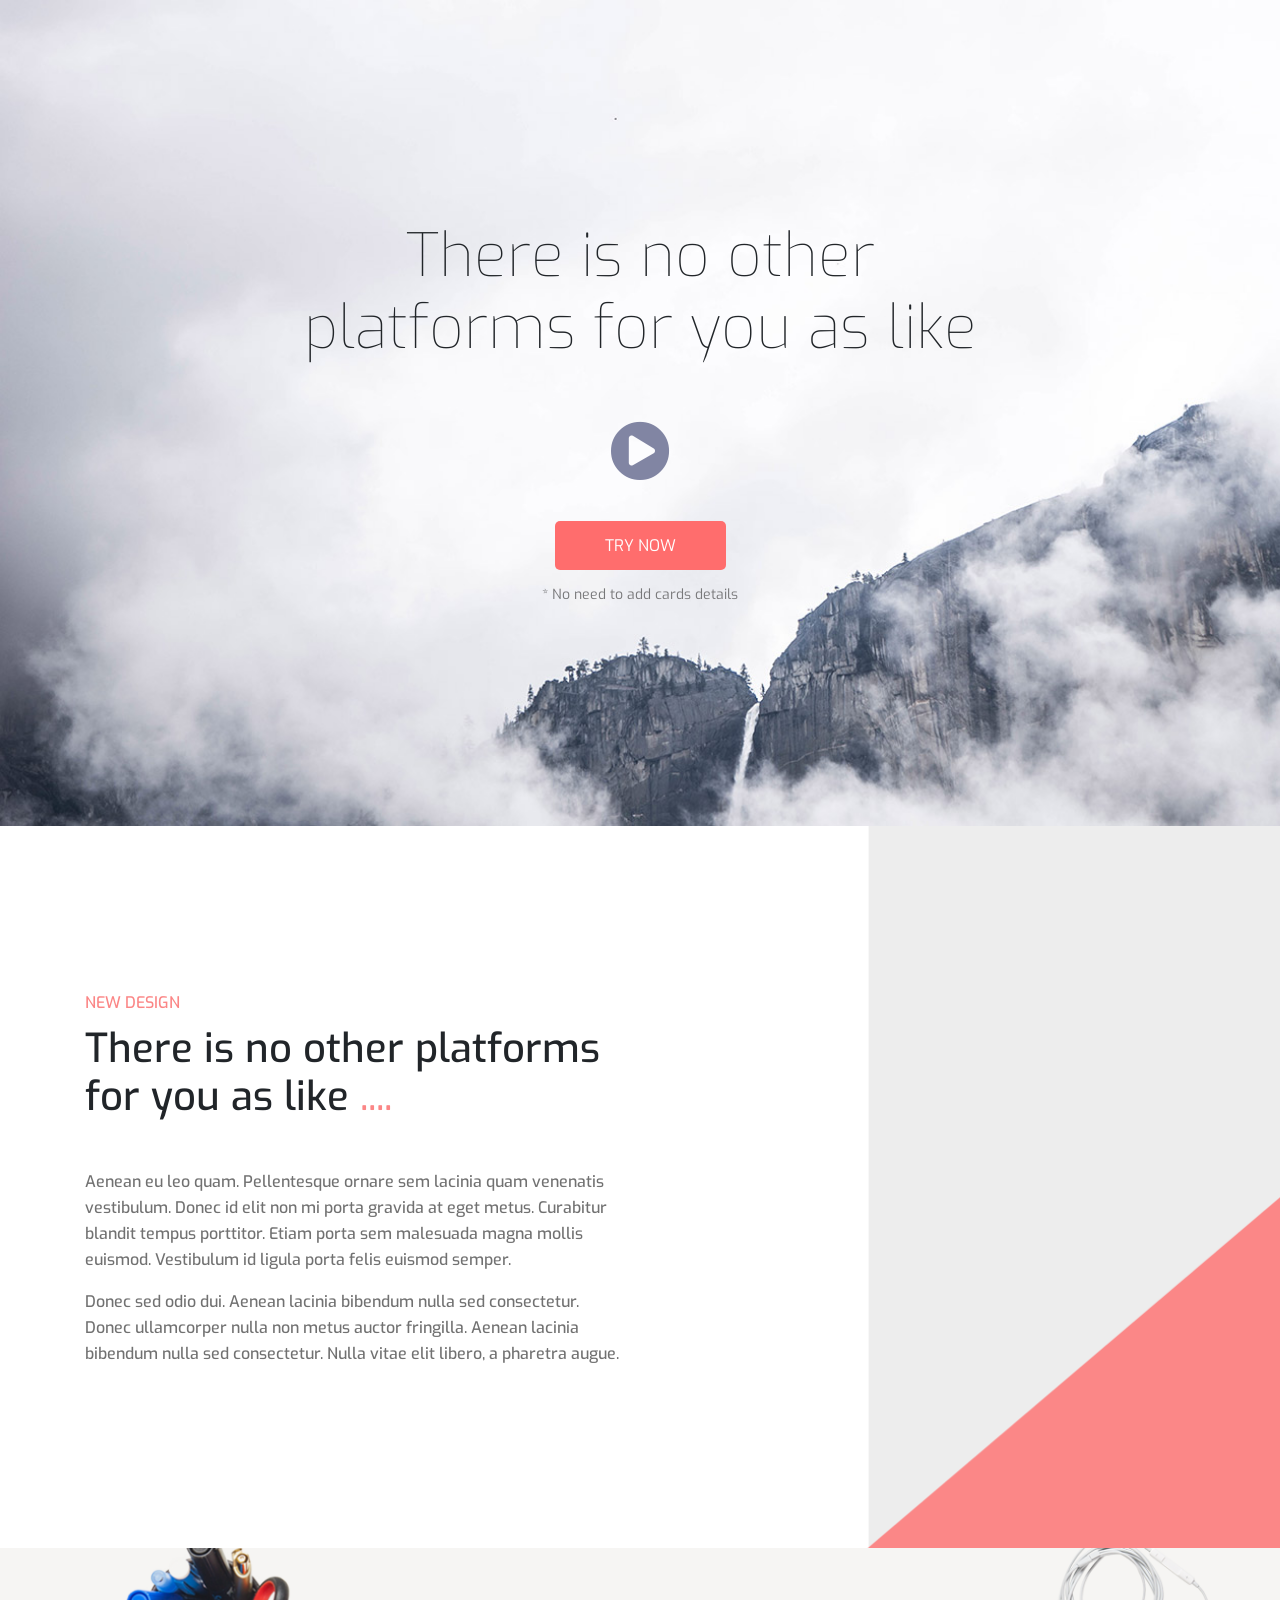
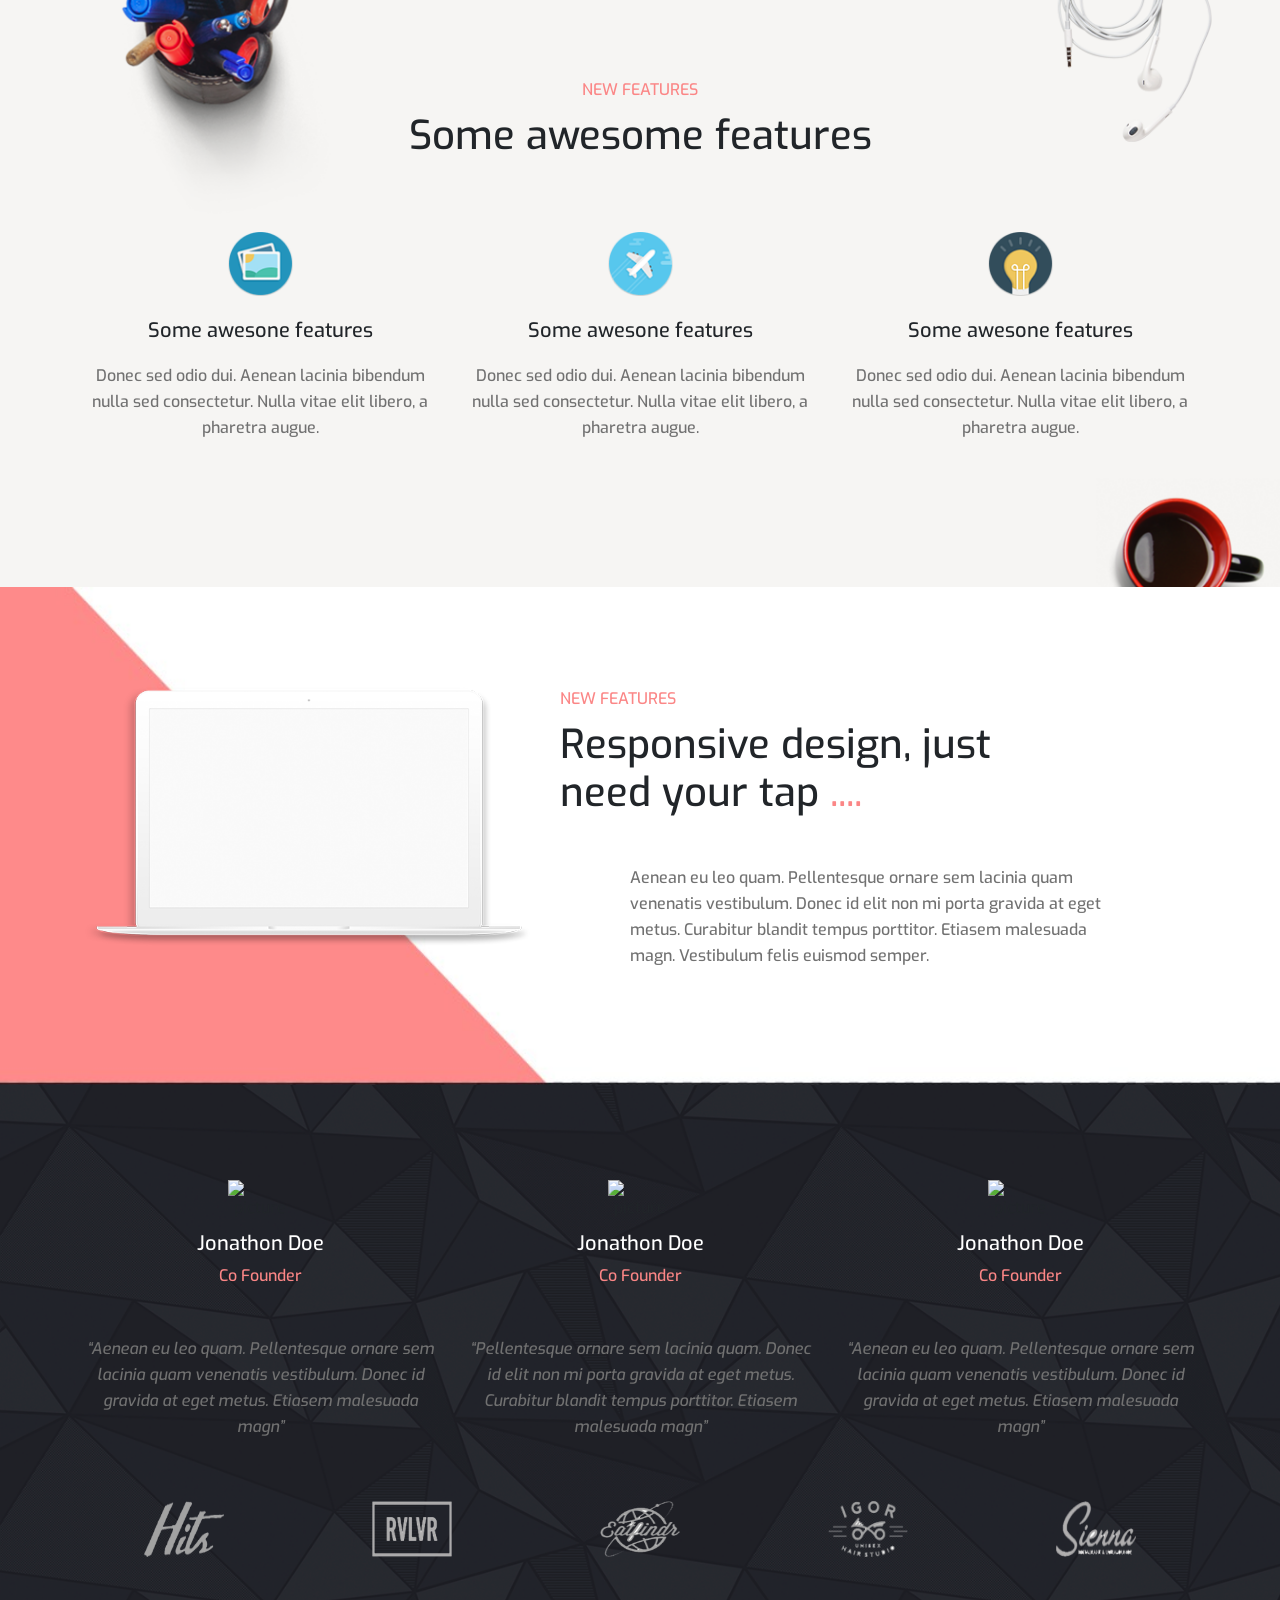
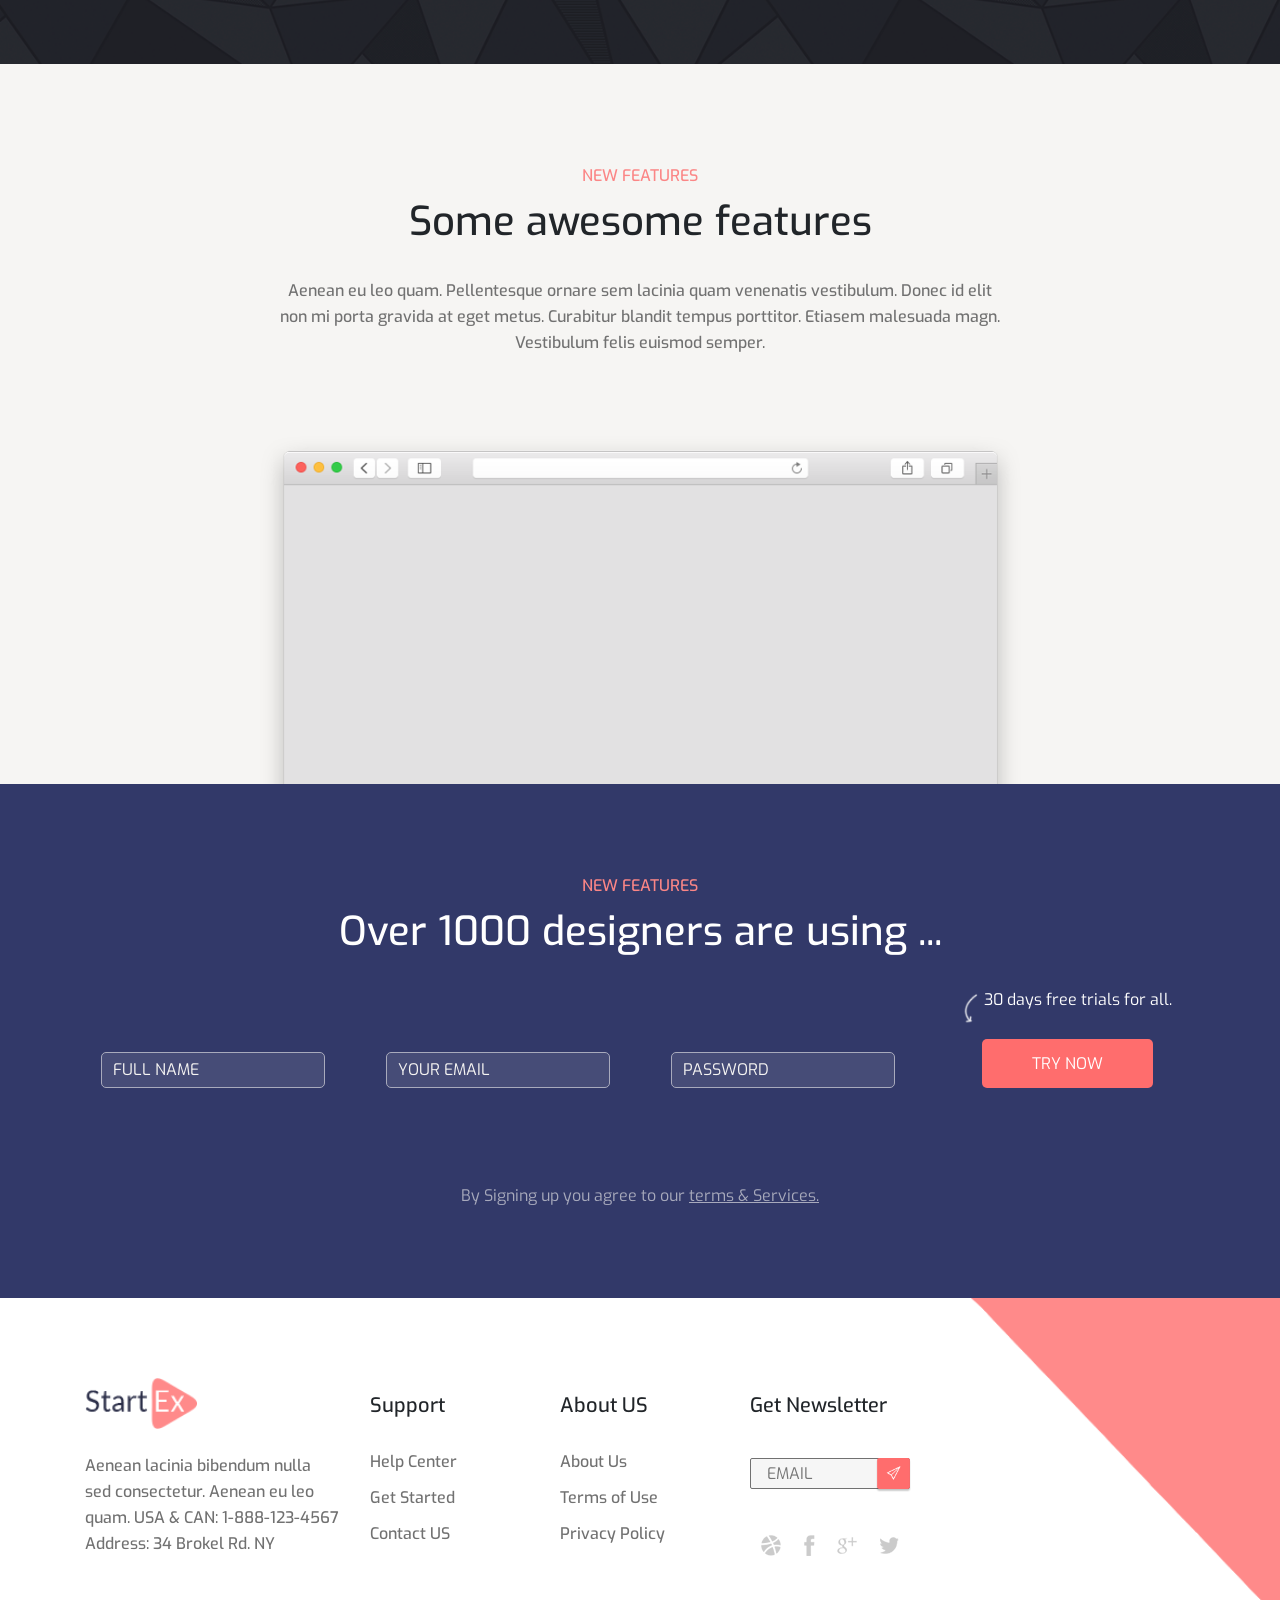
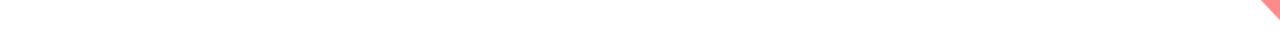
==== commit fa41a5ff: "Адаптив оформлен" ====
--- a/index.html
+++ b/index.html
@@ -12,6 +12,7 @@
         crossorigin="anonymous">
     <link rel="stylesheet" href="https://use.fontawesome.com/releases/v5.0.13/css/all.css" integrity="sha384-DNOHZ68U8hZfKXOrtjWvjxusGo9WQnrNx2sqG0tfsghAvtVlRW3tvkXWZh58N9jp"
         crossorigin="anonymous">
+    <link rel="stylesheet" href="css/media_queries.css">
     <link href="https://fonts.googleapis.com/css?family=Exo:100,400,500" rel="stylesheet">
     <link rel="stylesheet" href="css/style.css">
 </head>
@@ -69,7 +70,7 @@
                 <h2>Some awesome features</h2>
 
                 <div class="row mt-5">
-                    <div class="col-lg-4">
+                    <div class="col-lg-4 ">
                         <div class="img_wrapper">
                             <img src="img/picture.png" alt="picture">
                         </div>
@@ -217,15 +218,11 @@
                     <span>NEW FEATURES</span>
                 </div>
                 <h2>Over 1000 designers are using ...</h2>
-                <div class="row">
-                    <div class="wrapper w-100 text-right">
-                        <span>30 days free trials for all.</span>
-                    </div>
-                </div>
+
 
                 <div class="form mt-4">
 
-                    <div class="row align-items-center">
+                    <div class="row ">
                         <div class="col-lg-3">
                             <input type="text" placeholder="FULL NAME">
                         </div>
@@ -236,8 +233,13 @@
                             <input type="text" placeholder="PASSWORD">
                         </div>
                         <div class="col-lg-3">
-                            <div class="btn_try ">
-                                <a href="">TRY NOW</a>
+                            <div class="btn_wrapper">
+                                <div class="wrapper w-100 text-right">
+                                    <span>30 days free trials for all.</span>
+                                </div>
+                                <div class="btn_try ">
+                                    <a href="">TRY NOW</a>
+                                </div>
                             </div>
                         </div>
                     </div>
@@ -256,13 +258,13 @@
         <div class="container">
             <div class="content">
                 <div class="row">
-                    <div class="col-lg-3">
+                    <div class="col-lg-3 col-md-3 col-sm-3 col-xs-12">
                         <img class="logo" src="img/Logo.png" alt="picture">
                         <div class="text_wrapper mt-4">
                             Aenean lacinia bibendum nulla sed consectetur. Aenean eu leo quam. USA & CAN: 1-888-123-4567 Address: 34 Brokel Rd. NY
                         </div>
                     </div>
-                    <div class="col-lg-2">
+                    <div class="col-lg-2 col-md-3 col-sm-3 col-xs-6">
                         <h5>Support</h5>
                         <ul>
                             <li>
@@ -276,7 +278,7 @@
                             </li>
                         </ul>
                     </div>
-                    <div class="col-lg-2">
+                    <div class="col-lg-2 col-md-3 col-sm-3 col-xs-6">
                         <h5>About US</h5>
                         <ul>
                             <li>
@@ -290,7 +292,7 @@
                             </li>
                         </ul>
                     </div>
-                    <div class="col-lg-2">
+                    <div class="col-lg-2 col-md-3 col-sm-3 col-xs-12">
                         <h5>Get Newsletter</h5>
                         <div class="mail">
                             <input type="text " placeholder="EMAIL ">
--- a/css/media_queries.css
+++ b/css/media_queries.css
@@ -0,0 +1,39 @@
+@media only screen and (max-width: 992px) {
+    .features h2 {
+        text-shadow: 2px -2px 3px #fff;
+    }
+    .features .text_wrapper {
+        margin-top: 35px;
+        margin-bottom: 4rem;
+    }
+    .features .red_text {
+        text-shadow: 3px 0px 5px rgb(4, 4, 4);
+        font-weight: 900;
+    }
+    .descr h2 {
+        text-align: center;
+        text-shadow: 2px 1px 5px #f6f6f6;
+    }
+    .clients .text_wrapper {
+        margin-bottom: 6rem;
+        width: 32rem;
+    }
+    .descr .red_text {
+        color: #fff1ff;
+    }
+    .descr .text_wrapper {
+        text-align: center;
+        margin-left: auto;
+        margin-right: auto;
+        text-shadow: 1px 0px 6px #f6f6f6;
+    }
+    .try .content .btn_wrapper {
+        margin-top: 4rem;
+    }
+    footer .text_wrapper {
+        font-size: 13px;
+    }
+    footer ul li a {
+        font-size: 13px;
+    }
+}
--- a/css/style.css
+++ b/css/style.css
@@ -21,7 +21,9 @@
   color: #717171;
   font-weight: 500;
   margin-top: 3rem;
-  line-height: 26px; }
+  line-height: 26px;
+  margin-left: auto;
+  margin-right: auto; }
 
 img {
   width: 100%;
@@ -70,12 +72,24 @@
       margin: 23px 0;
       max-width: 65px; }
     .features .content .text_wrapper {
-      margin-top: 20px; }
+      margin-top: 20px;
+      max-width: 34rem; }
 
 .descr {
   background-image: url("../img/descr_bg.jpg");
   background-size: cover;
   background-repeat: no-repeat; }
+  @media only screen and (max-width: 992px) {
+    .descr h2 {
+      text-align: center;
+      text-shadow: 2px 1px 5px #f6f6f6; }
+    .descr .red_text {
+      color: #fff1ff; }
+    .descr .text_wrapper {
+      text-align: center;
+      margin-left: auto;
+      margin-right: auto;
+      text-shadow: 1px 0px 6px #f6f6f6; } }
   .descr .content {
     padding: 100px 0; }
     .descr .content span {
@@ -89,12 +103,11 @@
   background-repeat: no-repeat; }
   .clients .content {
     padding: 95px 0; }
+    .clients .content h5 {
+      color: #ffffff; }
     .clients .content img {
       max-width: 65px;
       margin-bottom: 12px; }
-    .clients .content .text_wrapper {
-      width: 21rem;
-      padding: 0 21px; }
   .clients .logos img {
     max-width: 5rem;
     max-height: 56px;
@@ -107,7 +120,7 @@
     .browser .content img {
       max-width: 761px; }
     .browser .content .text_wrapper {
-      padding: 0 15rem;
+      max-width: 45rem;
       margin-top: 2rem;
       margin-bottom: 5rem; }
 
@@ -116,24 +129,36 @@
   .try .content {
     padding: 90px 0; }
     .try .content h2 {
-      color: #ffffff; }
-    .try .content .wrapper {
       color: #ffffff;
+      margin-bottom: 6rem; }
+    @media only screen and (max-width: 992px) {
+      .try .content .btn_wrapper {
+        margin-top: 4rem; } }
+    .try .content .btn_wrapper {
+      max-width: 13rem;
+      margin-left: auto;
+      margin-right: auto;
       position: relative; }
-      .try .content .wrapper:before {
-        content: '';
+      .try .content .btn_wrapper .wrapper {
+        color: #ffffff;
         position: absolute;
-        background-image: url("../img/ARROW.png");
-        background-repeat: no-repeat;
-        background-size: contain;
-        width: 3rem;
-        height: 3rem;
-        right: 10rem; }
+        top: -4rem; }
+        .try .content .btn_wrapper .wrapper:before {
+          content: '';
+          position: absolute;
+          background-image: url("../img/ARROW.png");
+          background-repeat: no-repeat;
+          background-size: contain;
+          width: 3rem;
+          height: 3rem;
+          right: 10rem; }
     .try .content .form input {
       padding: 5px 11px;
       border-radius: 5px;
       background-color: #464c77;
-      border: 1px solid #a8aabc; }
+      border: 1px solid #a8aabc;
+      color: #fff;
+      margin-bottom: 3rem; }
       .try .content .form input::-webkit-input-placeholder {
         color: #f6f5f3; }
       .try .content .form input::-moz-placeholder {
@@ -151,6 +176,9 @@
   background-position: -15rem 0px; }
   footer .content {
     padding: 80px 0; }
+  @media only screen and (max-width: 992px) {
+    footer .text_wrapper {
+      font-size: 13px; } }
   footer h5 {
     margin-top: 1rem; }
   footer ul {
@@ -164,6 +192,9 @@
       footer ul li a {
         color: #717171;
         text-decoration: none; }
+        @media only screen and (max-width: 992px) {
+          footer ul li a {
+            font-size: 13px; } }
         footer ul li a:hover {
           color: #717171; }
   footer .mail {
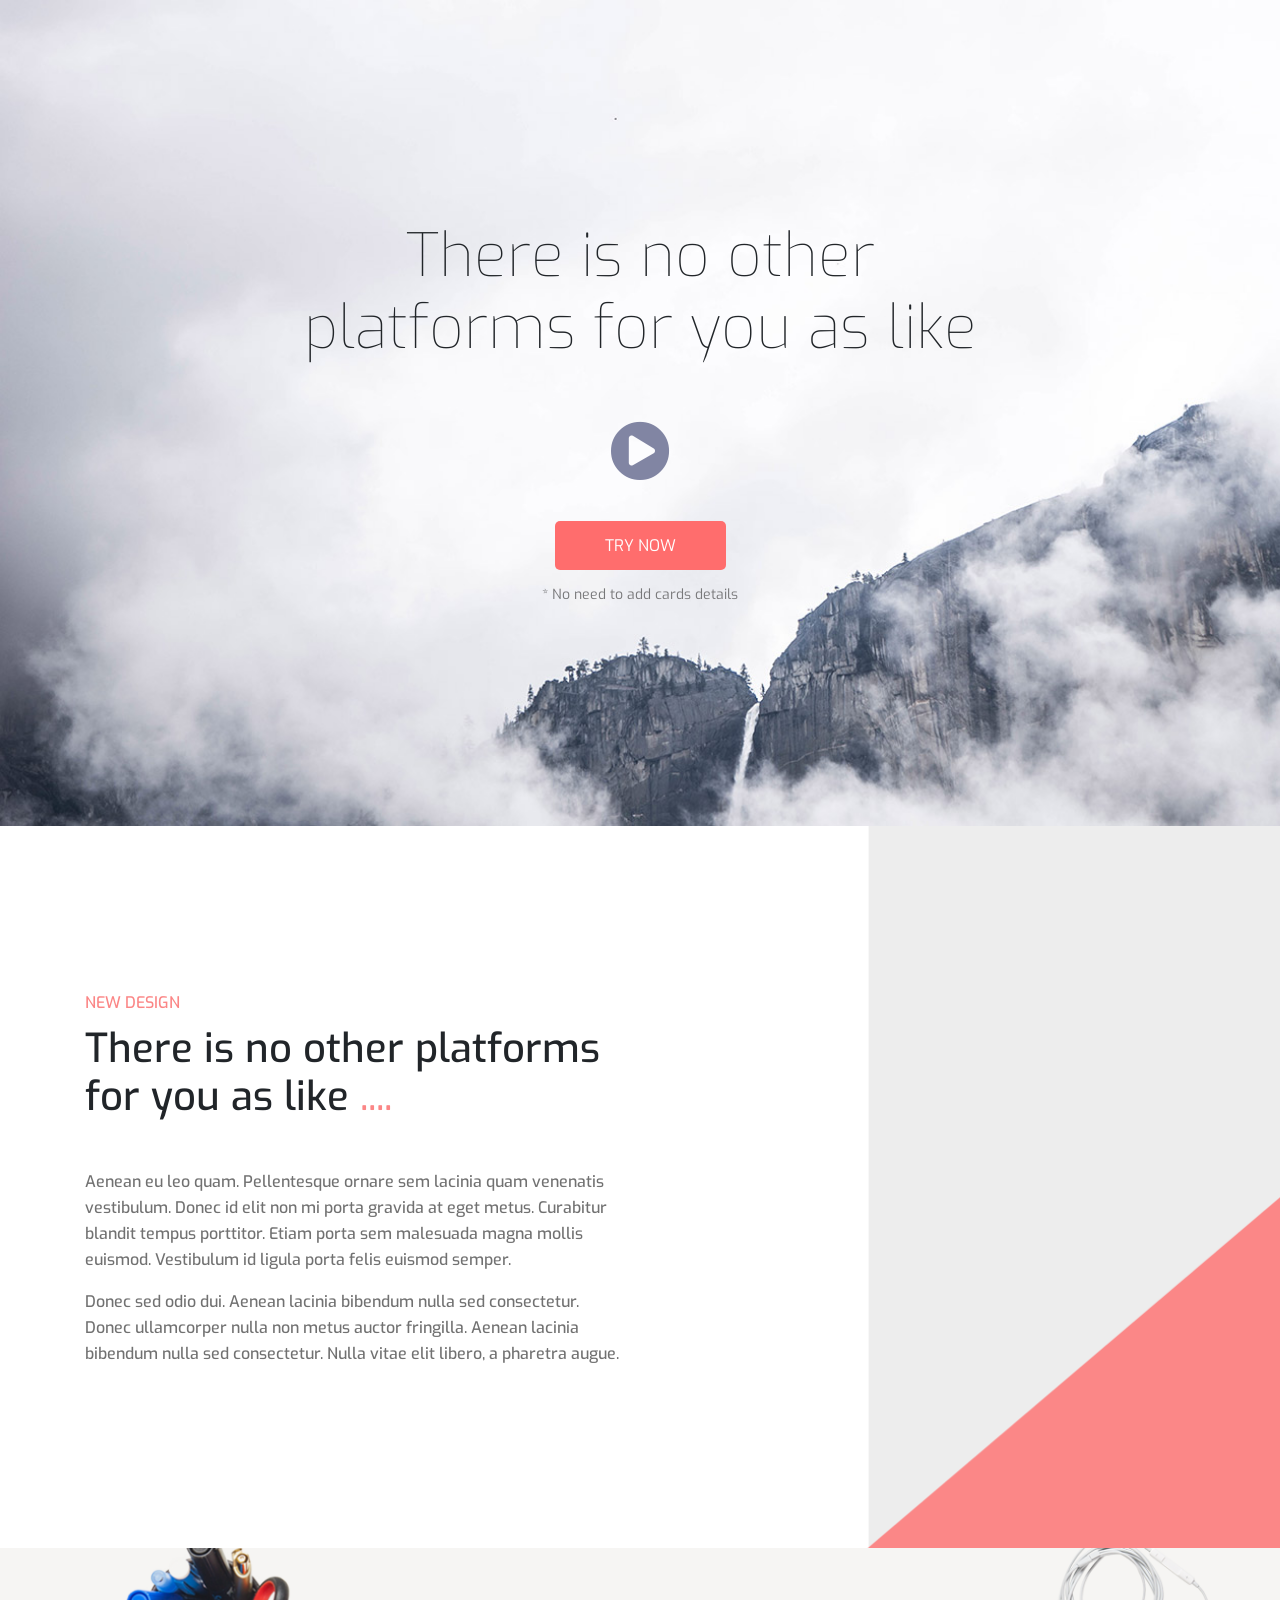
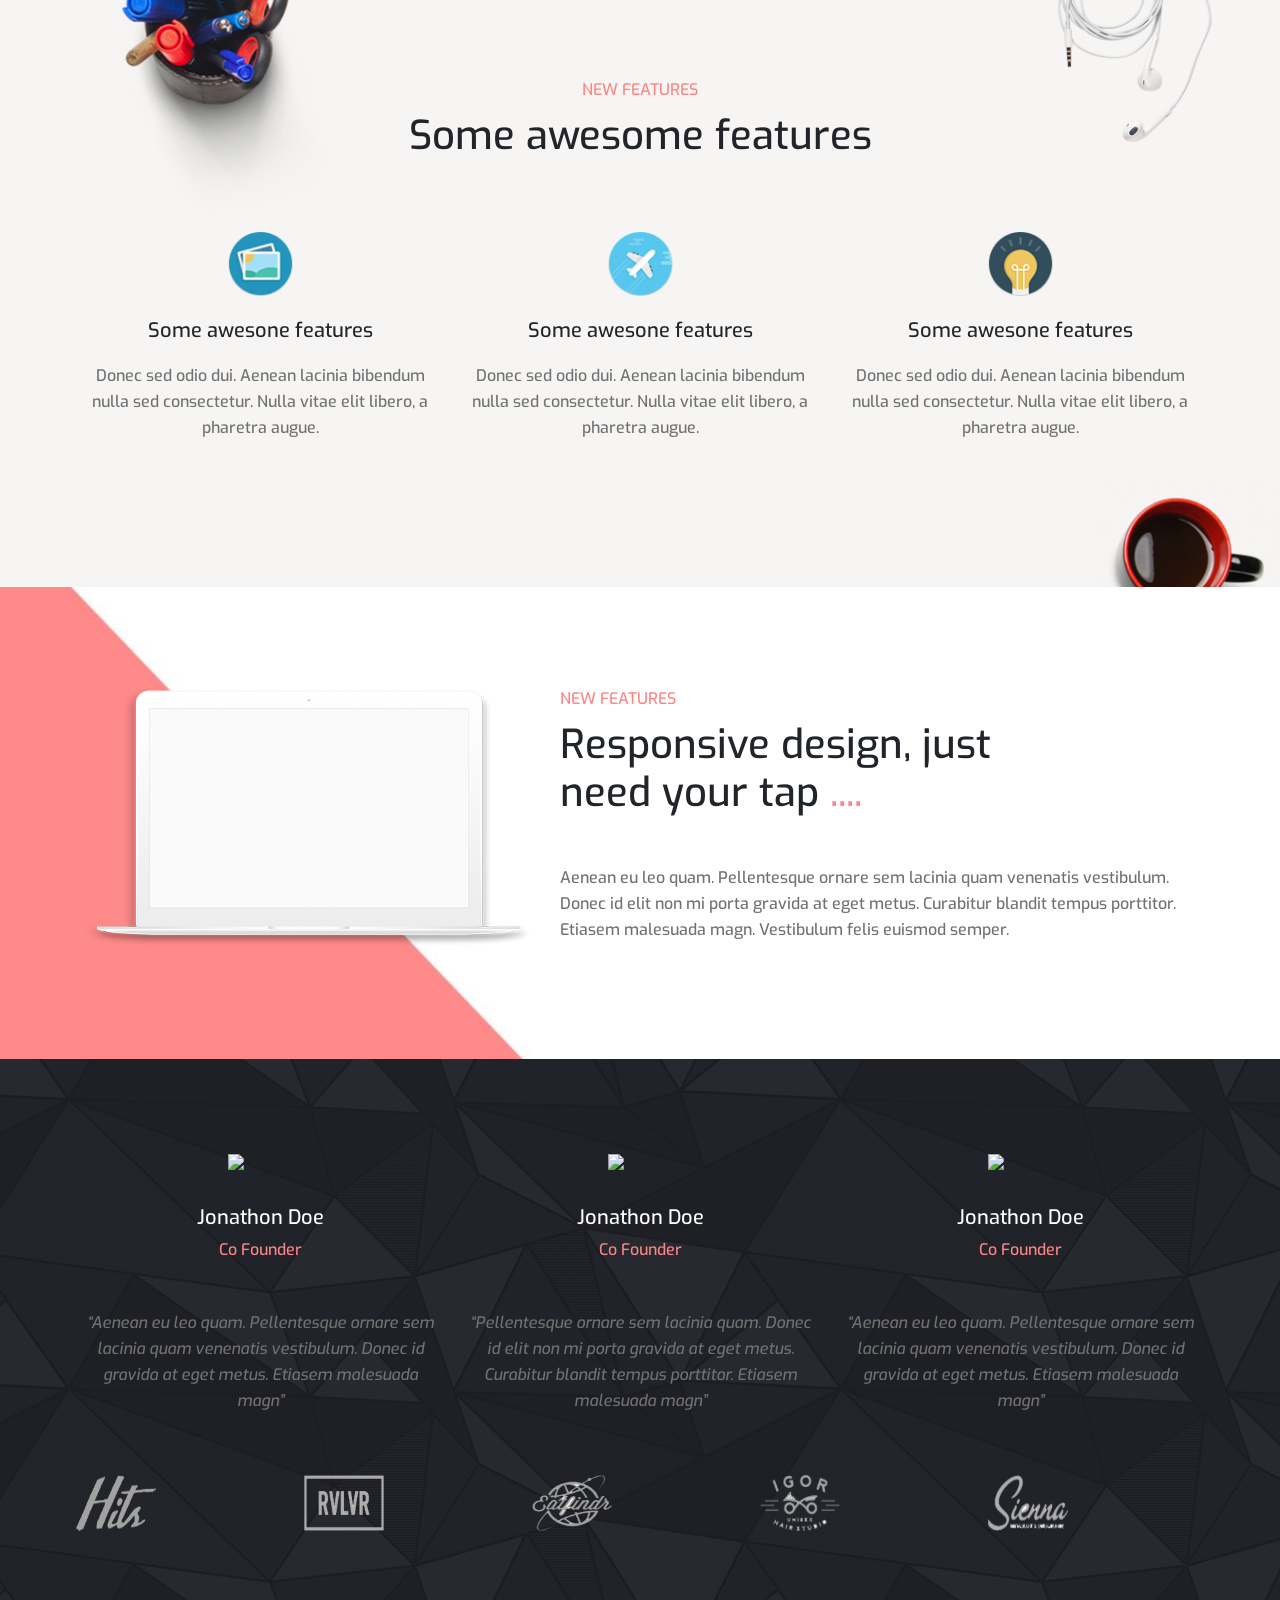
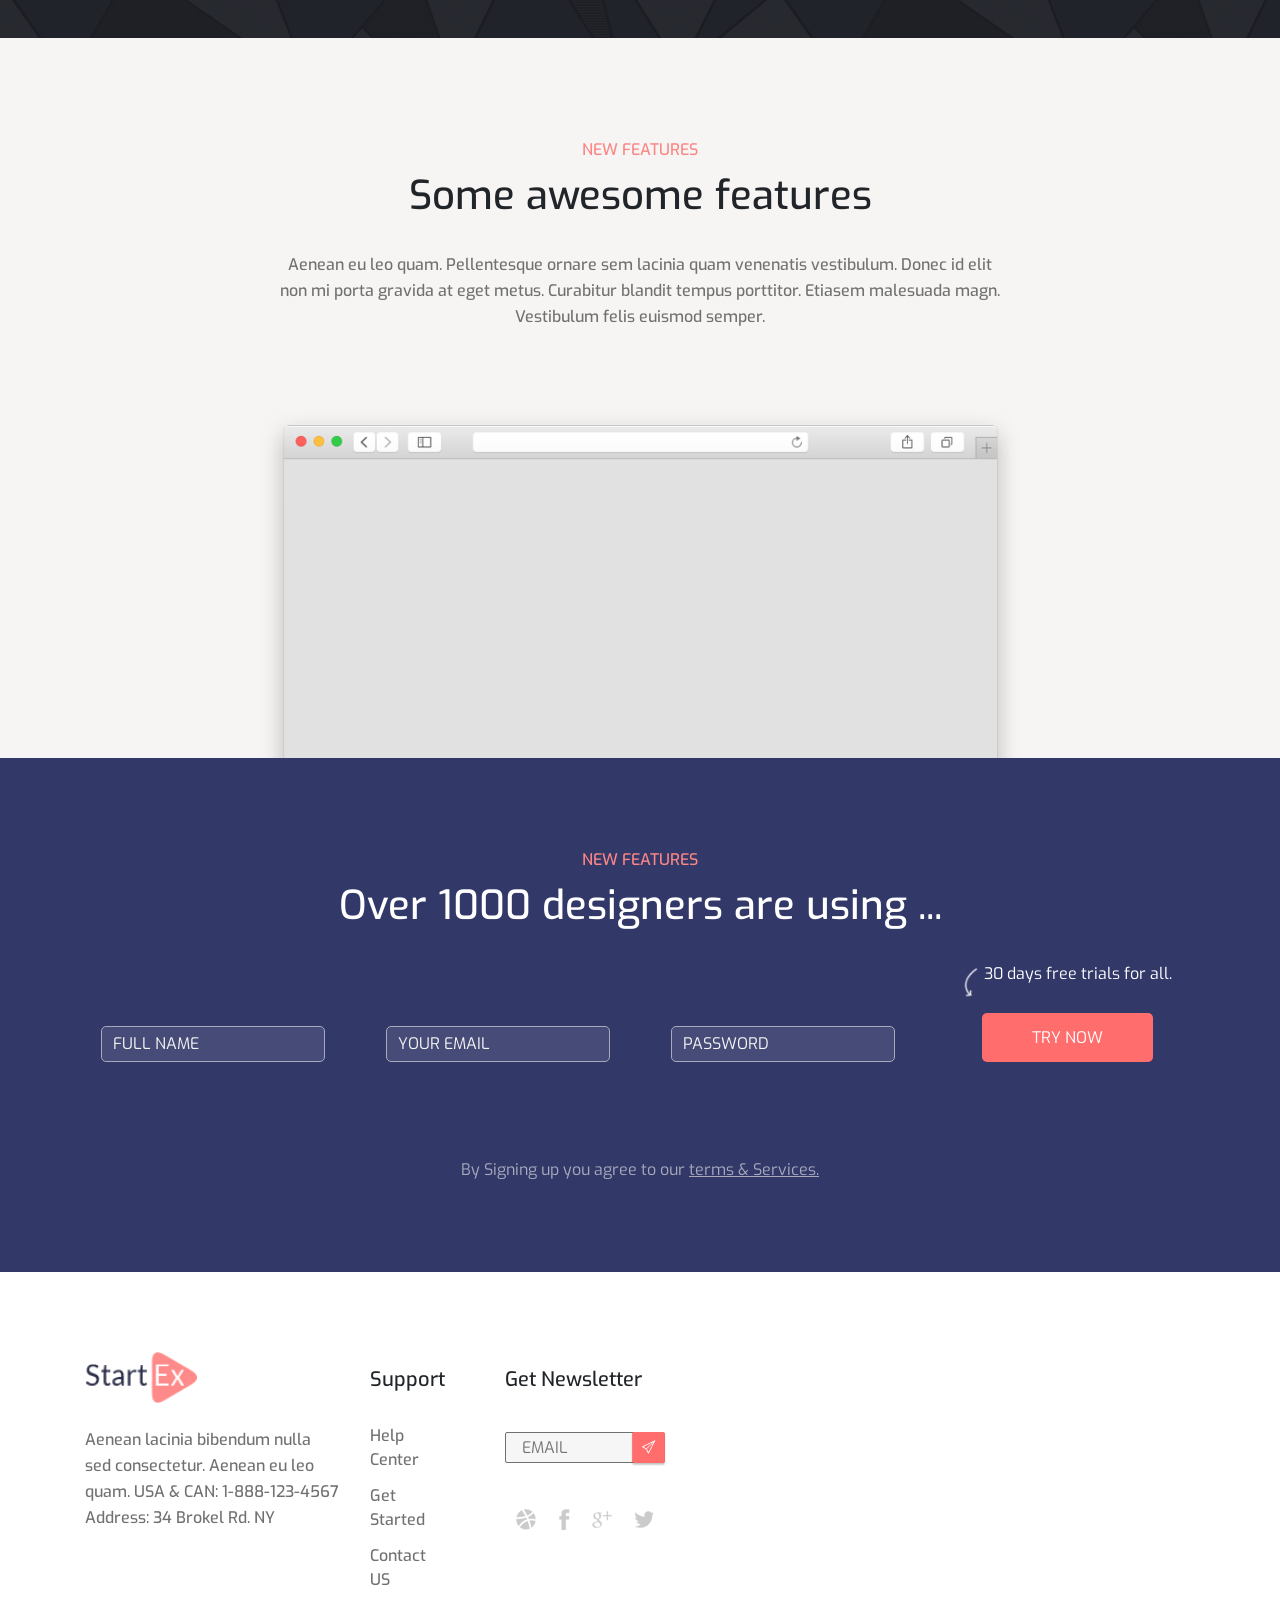
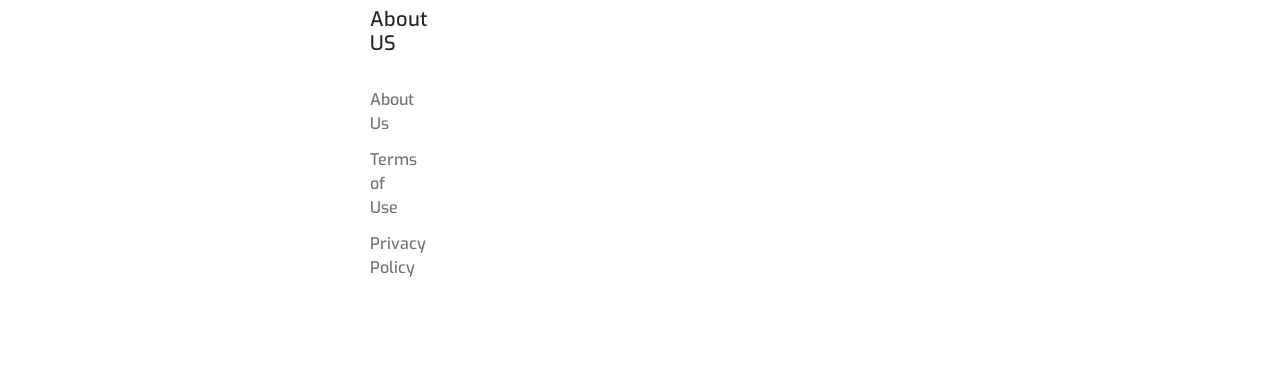
==== commit 8befe5a5: "Адаптив для телефона оформлен" ====
--- a/index.html
+++ b/index.html
@@ -264,33 +264,35 @@
                             Aenean lacinia bibendum nulla sed consectetur. Aenean eu leo quam. USA & CAN: 1-888-123-4567 Address: 34 Brokel Rd. NY
                         </div>
                     </div>
-                    <div class="col-lg-2 col-md-3 col-sm-3 col-xs-6">
-                        <h5>Support</h5>
-                        <ul>
-                            <li>
-                                <a href="">Help Center</a>
-                            </li>
-                            <li>
-                                <a href="">Get Started</a>
-                            </li>
-                            <li>
-                                <a href="">Contact US</a>
-                            </li>
-                        </ul>
-                    </div>
-                    <div class="col-lg-2 col-md-3 col-sm-3 col-xs-6">
-                        <h5>About US</h5>
-                        <ul>
-                            <li>
-                                <a href="">About Us</a>
-                            </li>
-                            <li>
-                                <a href="">Terms of Use</a>
-                            </li>
-                            <li>
-                                <a href="">Privacy Policy</a>
-                            </li>
-                        </ul>
+                    <div class="wrapper_for_xs">
+                        <div class="col-lg-2 col-md-3 col-sm-3 col-xs-6">
+                            <h5>Support</h5>
+                            <ul>
+                                <li>
+                                    <a href="">Help Center</a>
+                                </li>
+                                <li>
+                                    <a href="">Get Started</a>
+                                </li>
+                                <li>
+                                    <a href="">Contact US</a>
+                                </li>
+                            </ul>
+                        </div>
+                        <div class="col-lg-2 col-md-3 col-sm-3 col-xs-6">
+                            <h5>About US</h5>
+                            <ul>
+                                <li>
+                                    <a href="">About Us</a>
+                                </li>
+                                <li>
+                                    <a href="">Terms of Use</a>
+                                </li>
+                                <li>
+                                    <a href="">Privacy Policy</a>
+                                </li>
+                            </ul>
+                        </div>
                     </div>
                     <div class="col-lg-2 col-md-3 col-sm-3 col-xs-12">
                         <h5>Get Newsletter</h5>
--- a/css/media_queries.css
+++ b/css/media_queries.css
@@ -16,7 +16,7 @@
     }
     .clients .text_wrapper {
         margin-bottom: 6rem;
-        width: 32rem;
+        width: 100%;
     }
     .descr .red_text {
         color: #fff1ff;
@@ -30,10 +30,24 @@
     .try .content .btn_wrapper {
         margin-top: 4rem;
     }
-    footer .text_wrapper {
+    /* footer .text_wrapper {
         font-size: 13px;
     }
     footer ul li a {
         font-size: 13px;
+    } */
+}
+
+@media screen and (max-width:320px) {
+    .wrapper_for_xs {
+        display: flex;
+        width: 100%;
+        margin-top: 2em;
+    }
+    .wrapper_for_xs:nth-child(1) {
+        margin-left: 7%;
+    }
+    .wrapper_for_xs:nth-child(2) {
+        margin-left: 7%;
     }
 }
--- a/css/style.css
+++ b/css/style.css
@@ -95,7 +95,7 @@
     .descr .content span {
       color: #fb8686; }
     .descr .content .text_wrapper {
-      width: 31rem; }
+      width: 100%; }
 
 .clients {
   background-image: url("../img/BG_client.png");
@@ -108,10 +108,13 @@
     .clients .content img {
       max-width: 65px;
       margin-bottom: 12px; }
-  .clients .logos img {
-    max-width: 5rem;
-    max-height: 56px;
-    margin-top: 45px; }
+  .clients .logos {
+    flex-wrap: wrap; }
+    .clients .logos img {
+      max-width: 5rem;
+      max-height: 56px;
+      margin-top: 45px;
+      margin-right: 12%; }
 
 .browser {
   background-color: #f6f5f3; }
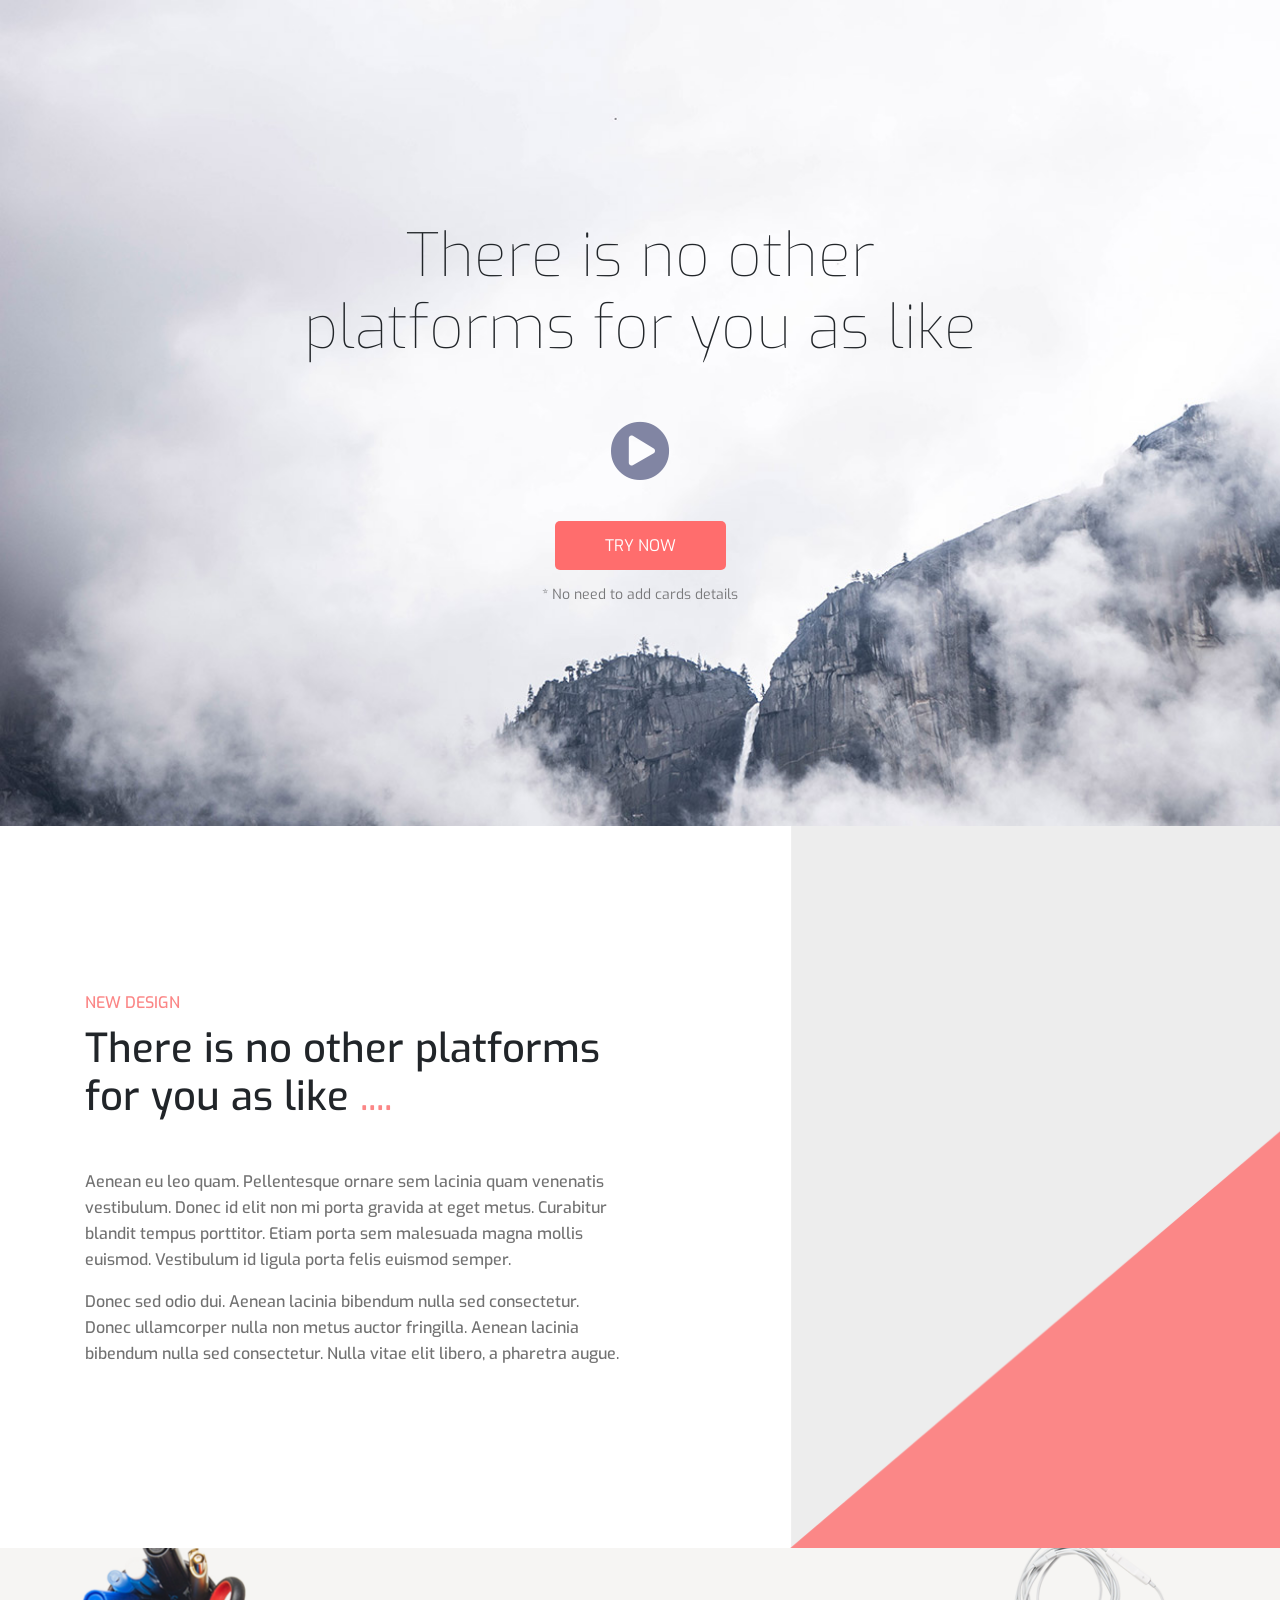
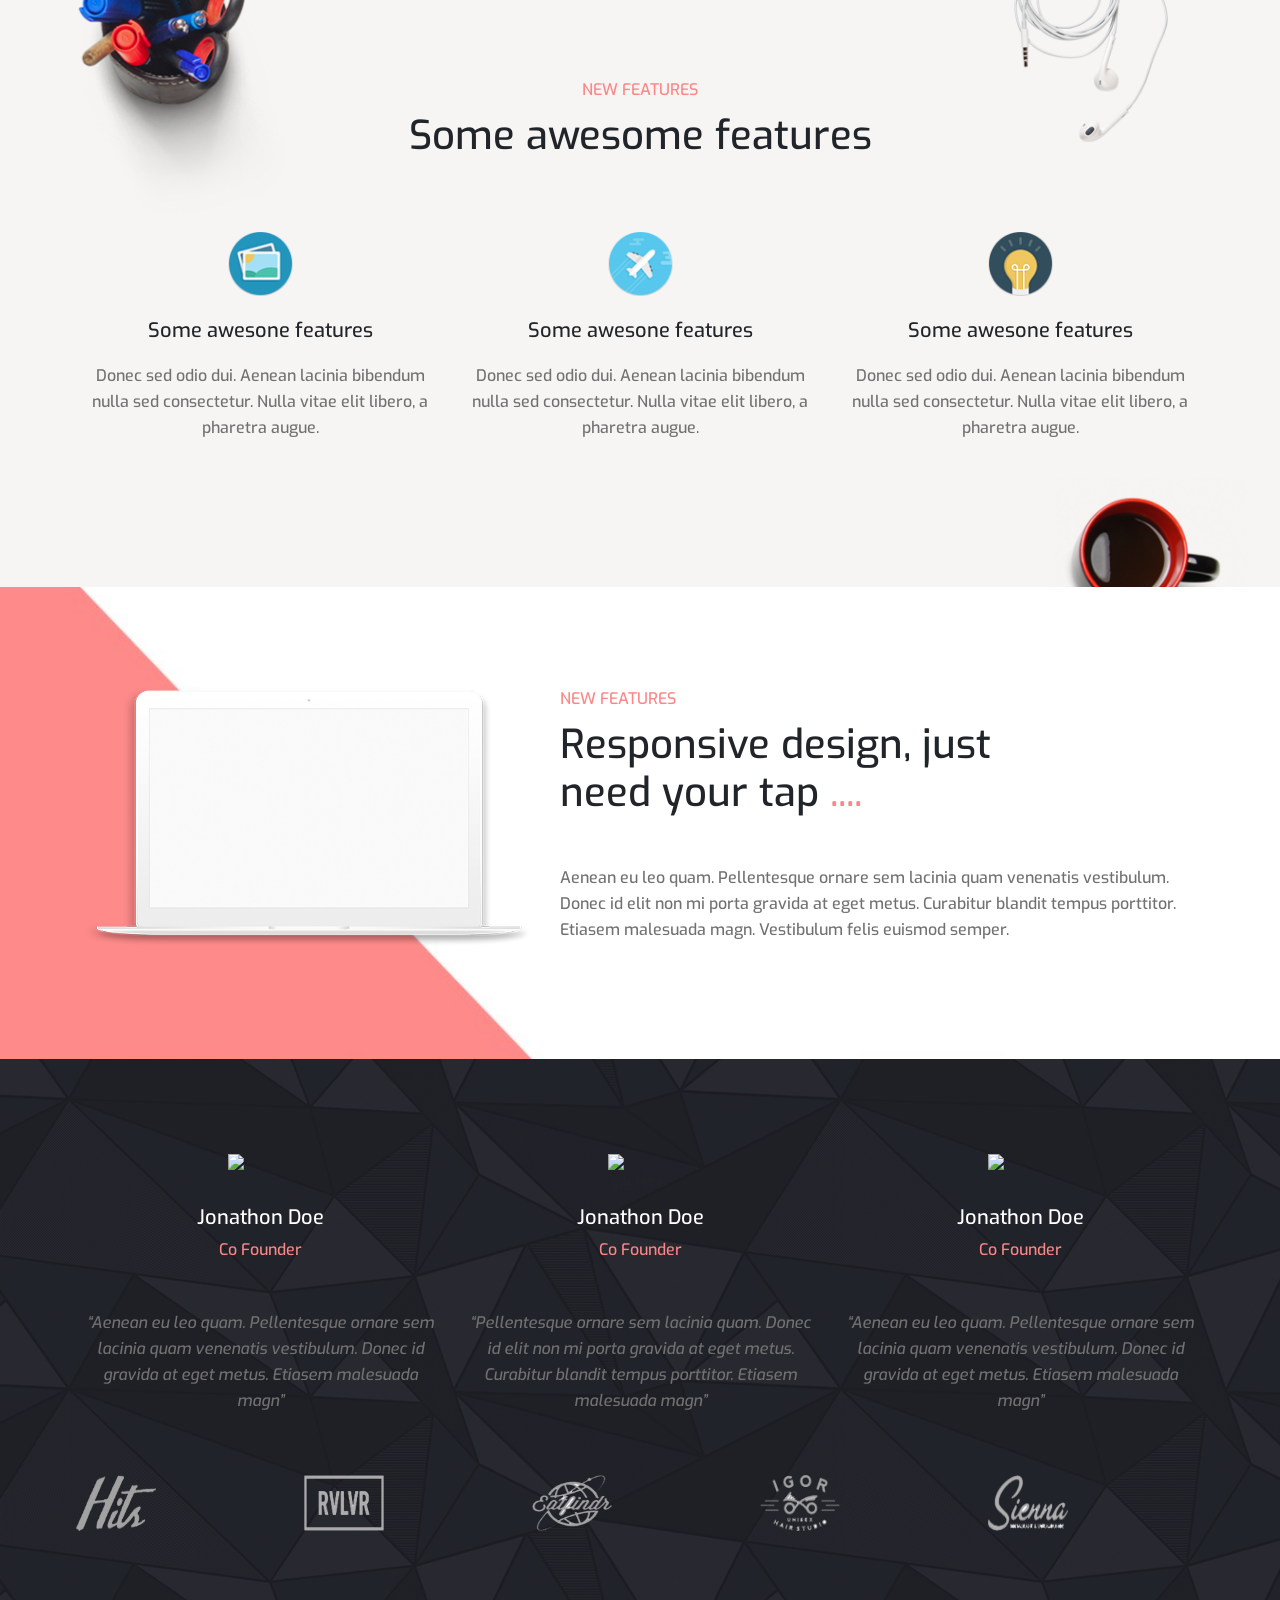
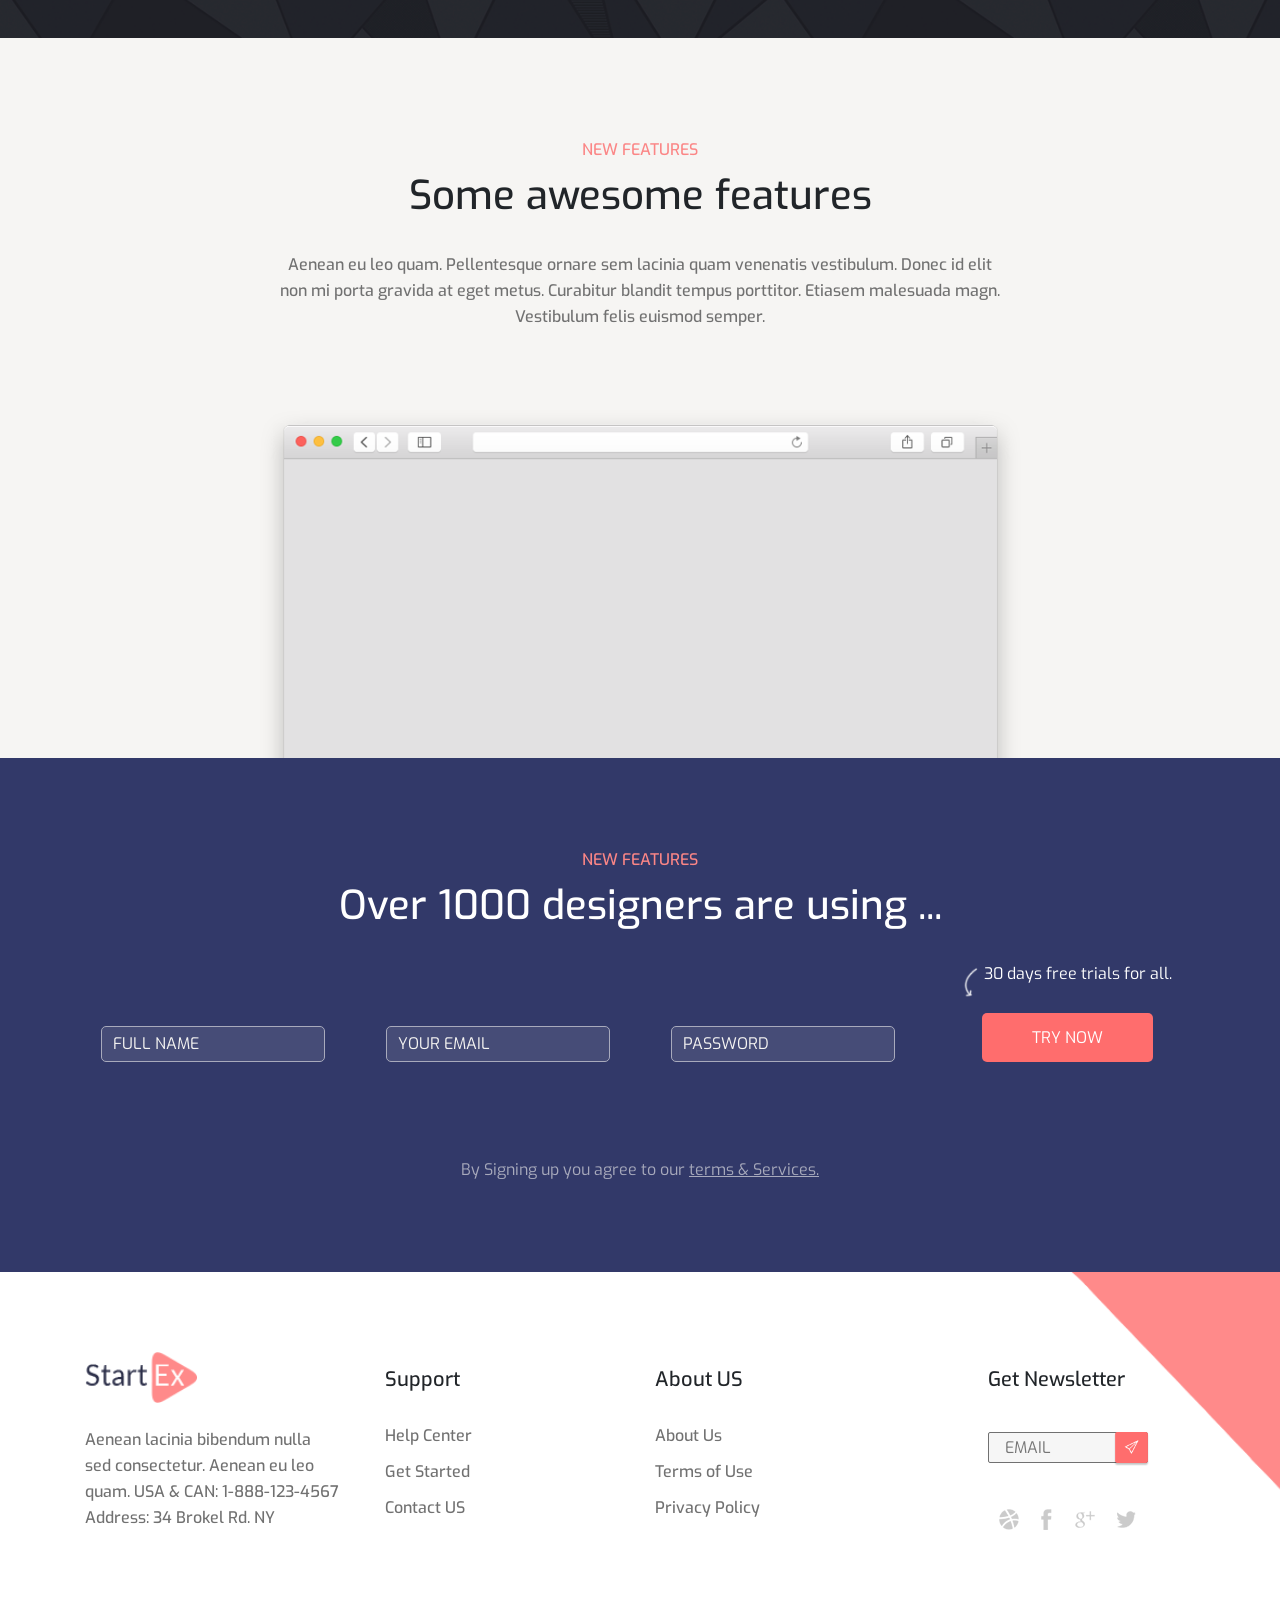
==== commit 87409e51: "Произведены правки" ====
--- a/index.html
+++ b/index.html
@@ -258,14 +258,14 @@
         <div class="container">
             <div class="content">
                 <div class="row">
-                    <div class="col-lg-3 col-md-3 col-sm-3 col-xs-12">
+                    <div class="col-lg-3 col-md-4 col-sm-12">
                         <img class="logo" src="img/Logo.png" alt="picture">
                         <div class="text_wrapper mt-4">
                             Aenean lacinia bibendum nulla sed consectetur. Aenean eu leo quam. USA & CAN: 1-888-123-4567 Address: 34 Brokel Rd. NY
                         </div>
                     </div>
-                    <div class="wrapper_for_xs">
-                        <div class="col-lg-2 col-md-3 col-sm-3 col-xs-6">
+                    <div class="wrapper_for_xs col-lg-6 col-md-8 col-sm-8 d-flex">
+                        <div class="col-lg-6 col-md-6 col-sm-6  ">
                             <h5>Support</h5>
                             <ul>
                                 <li>
@@ -279,7 +279,7 @@
                                 </li>
                             </ul>
                         </div>
-                        <div class="col-lg-2 col-md-3 col-sm-3 col-xs-6">
+                        <div class="col-lg-6 col-md-6 col-sm-6">
                             <h5>About US</h5>
                             <ul>
                                 <li>
@@ -294,7 +294,7 @@
                             </ul>
                         </div>
                     </div>
-                    <div class="col-lg-2 col-md-3 col-sm-3 col-xs-12">
+                    <div class="col-lg-2 col-md-6 col-sm-3 mx-auto ">
                         <h5>Get Newsletter</h5>
                         <div class="mail">
                             <input type="text " placeholder="EMAIL ">
--- a/css/style.css
+++ b/css/style.css
@@ -56,7 +56,8 @@
 .design {
   background-image: url("../img/des_bg.png");
   background-size: cover;
-  background-repeat: no-repeat; }
+  background-repeat: no-repeat;
+  background-position: center; }
   .design .content {
     padding: 165px 0; }
     .design .content span {
@@ -65,7 +66,8 @@
 .features {
   background-image: url("../img/BG.png");
   background-size: cover;
-  background-repeat: no-repeat; }
+  background-repeat: no-repeat;
+  background-position: center; }
   .features .content {
     padding: 130px 0; }
     .features .content img {
@@ -78,7 +80,8 @@
 .descr {
   background-image: url("../img/descr_bg.jpg");
   background-size: cover;
-  background-repeat: no-repeat; }
+  background-repeat: no-repeat;
+  background-position: center; }
   @media only screen and (max-width: 992px) {
     .descr h2 {
       text-align: center;
@@ -176,7 +179,7 @@
   background-image: url("../img/f_bg.png");
   background-repeat: no-repeat;
   background-size: cover;
-  background-position: -15rem 0px; }
+  background-position: center; }
   footer .content {
     padding: 80px 0; }
   @media only screen and (max-width: 992px) {
